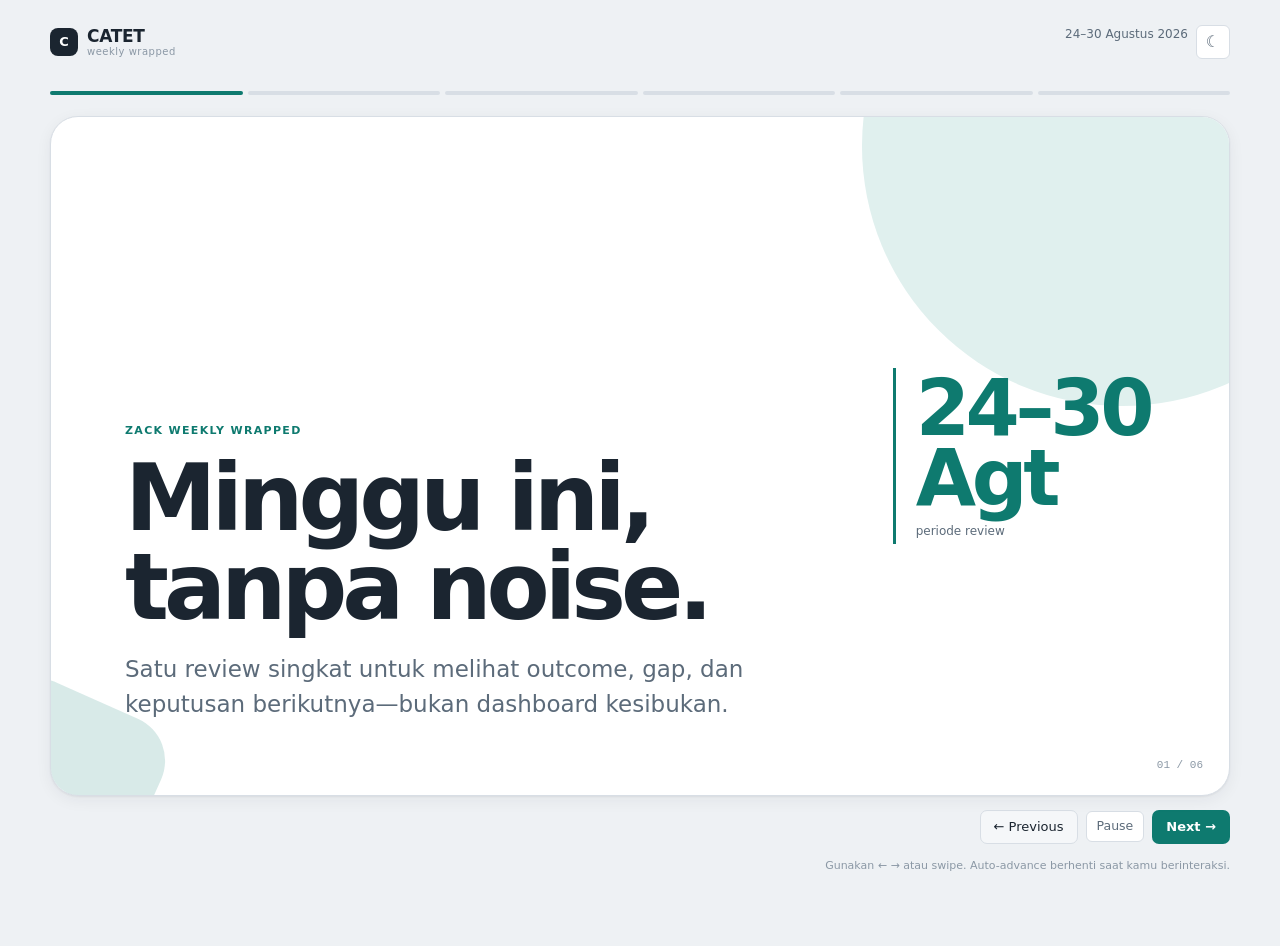
==== weekly-wrapped.html @ 5396ef64 "feat: integrate weekly wrapped slideshow" ====
<!doctype html>
<html lang="id">
<head>
<meta charset="utf-8">
<meta name="viewport" content="width=device-width, initial-scale=1">
<title>Weekly Wrapped — CATET</title>
<meta name="theme-color" content="#147d6f">
<link rel="manifest" href="manifest.webmanifest">
<link rel="icon" type="image/png" href="icon-192.png">
<link rel="apple-touch-icon" href="icon-192.png">
<script src="assets/js/theme.js"></script>
<link rel="stylesheet" href="assets/css/styles.css">
<link rel="stylesheet" href="assets/css/calm-workbench.css">
<link rel="stylesheet" href="assets/css/weekly-wrapped.css">
</head>
<body class="wrapped-body">
<div class="wrapped-app">
  <header class="top wrapped-top">
    <a class="brand wrapped-brand" href="index.html" aria-label="Kembali ke CATET">
      <span class="brand-mark" aria-hidden="true">C</span>
      <span class="brand-copy"><strong>CATET</strong><small>weekly wrapped</small></span>
    </a>
    <div class="top-actions">
      <span class="wrapped-period" id="wrapped-period">Memuat periode…</span>
      <button class="btn-ghost theme-toggle" id="theme-toggle" type="button" aria-label="Gunakan tema gelap" aria-pressed="false">☾</button>
    </div>
  </header>

  <main>
    <section class="wrapped-story" id="wrapped-story" aria-label="Weekly Wrapped slideshow">
      <div class="story-progress" id="story-progress" aria-label="Progress slideshow"></div>
      <article class="story-card" id="story-card" aria-live="polite" tabindex="0">
        <div class="story-copy">
          <span class="story-eyebrow" id="story-eyebrow"></span>
          <h1 id="story-title">Memuat Weekly Wrapped…</h1>
          <p id="story-body"></p>
        </div>
        <div class="story-metric" aria-label="Metric utama">
          <strong id="story-metric"></strong>
          <span id="story-metric-label"></span>
        </div>
        <div class="story-index mono" id="story-index"></div>
      </article>
      <div class="story-controls">
        <button class="btn-line" id="story-prev" type="button">← Previous</button>
        <button class="btn-ghost" id="story-pause" type="button" aria-pressed="false">Pause</button>
        <button class="btn-solid" id="story-next" type="button">Next →</button>
        <button class="btn-solid hidden" id="view-report" type="button">View full report ↓</button>
      </div>
      <p class="story-hint">Gunakan ← → atau swipe. Auto-advance berhenti saat kamu berinteraksi.</p>
    </section>

    <section class="wrapped-report hidden" id="wrapped-report" aria-labelledby="report-title">
      <header class="report-hero">
        <div>
          <span class="section-eyebrow">Full report</span>
          <h1 id="report-title">Evidence before vibes.</h1>
          <p id="report-summary"></p>
        </div>
        <div class="report-score"><strong id="overall-score">—</strong><span>provisional / 5</span></div>
      </header>

      <div class="report-grid report-overview">
        <section class="report-panel">
          <div class="panel-heading"><div><span class="section-eyebrow">Promise vs reality</span><h2>Commitments</h2></div></div>
          <div id="commitment-list"></div>
        </section>
        <section class="report-panel">
          <div class="panel-heading"><div><span class="section-eyebrow">Evidence coverage</span><h2>Scorecard</h2></div></div>
          <div id="scorecard-list"></div>
        </section>
      </div>

      <section class="report-section">
        <div class="panel-heading"><div><span class="section-eyebrow">Fact ≠ inference</span><h2>What actually happened</h2></div><p>Kesimpulan dipisahkan dari observasi. Kritik tanpa evidence tidak naik panggung.</p></div>
        <div class="claim-grid" id="claim-list"></div>
      </section>

      <section class="report-section next-week-section">
        <div class="panel-heading"><div><span class="section-eyebrow">Bounded plan</span><h2>Next week</h2></div><p>Maksimal tiga outcome. Daftar panjang bukan prioritas.</p></div>
        <div class="next-week-grid">
          <ol class="next-outcomes" id="next-outcomes"></ol>
          <aside class="next-guardrails" id="next-guardrails"></aside>
        </div>
      </section>

      <section class="report-section">
        <div class="panel-heading"><div><span class="section-eyebrow">Audit trail</span><h2>Evidence ledger</h2></div><p>Sanitized summary only. Raw payload tidak disimpan di report.</p></div>
        <div class="evidence-list" id="evidence-list"></div>
      </section>

      <footer class="wrapped-footer">
        <button class="btn-line" id="replay-story" type="button">Replay slideshow ↑</button>
        <a class="btn-ghost wrapped-link" href="index.html">Back to CATET</a>
        <span id="report-status"></span>
      </footer>
    </section>

    <section class="wrapped-error hidden" id="wrapped-error" role="alert">
      <h1>Weekly Wrapped gagal dimuat.</h1>
      <p>Data report tidak tersedia atau formatnya invalid. Coba refresh setelah report di-generate ulang.</p>
      <a class="btn-line wrapped-link" href="index.html">Back to CATET</a>
    </section>
  </main>
</div>
<script src="assets/js/weekly-wrapped.js"></script>
</body>
</html>
---- assets/css/styles.css ----
:root {
    --bg: #eef1f4;
    --surface: #ffffff;
    --surface-2: #f5f7f9;
    --ink: #1b2530;
    --ink-muted: #5c6b7a;
    --ink-faint: #8b98a5;
    --line: #d8dee5;
    --accent: #0e7a6f;
    --accent-soft: #e0f0ee;
    --accent-ink: #ffffff;
    --focus-ring: #0e7a6f;
    --p-urgent: #c2362b;
    --p-urgent-soft: #f9e9e7;
    --p-tinggi: #c07514;
    --p-tinggi-soft: #f8efe0;
    --p-sedang: #2563a8;
    --p-sedang-soft: #e6eef7;
    --p-rendah: #6b7885;
    --p-rendah-soft: #edf0f3;
    --late: #c2362b;
    --shadow: 0 1px 2px rgba(27,37,48,.06), 0 4px 16px rgba(27,37,48,.06);
    /* token gerak & radius — dipakai lintas komponen supaya konsisten */
    --ease: cubic-bezier(.2,.6,.2,1);
  }
  @media (prefers-color-scheme: dark) {
    :root {
      --bg: #10161c;
      --surface: #1a222b;
      --surface-2: #212b35;
      --ink: #e5eaf0;
      --ink-muted: #9aa8b5;
      --ink-faint: #6b7885;
      --line: #2d3944;
      --accent: #3ab5a6;
      --accent-soft: #16332f;
      --accent-ink: #08211d;
      --focus-ring: #3ab5a6;
      --p-urgent: #e05d51;
      --p-urgent-soft: #3a1f1c;
      --p-tinggi: #dd9a3e;
      --p-tinggi-soft: #362a17;
      --p-sedang: #5d93cf;
      --p-sedang-soft: #1c2a3a;
      --p-rendah: #8b98a5;
      --p-rendah-soft: #262f38;
      --late: #e05d51;
      --shadow: 0 1px 2px rgba(0,0,0,.3), 0 4px 16px rgba(0,0,0,.25);
    }
  }
  :root[data-theme="light"] {
    --bg: #eef1f4; --surface: #ffffff; --surface-2: #f5f7f9;
    --ink: #1b2530; --ink-muted: #5c6b7a; --ink-faint: #8b98a5; --line: #d8dee5;
    --accent: #0e7a6f; --accent-soft: #e0f0ee; --accent-ink: #ffffff; --focus-ring: #0e7a6f;
    --p-urgent: #c2362b; --p-urgent-soft: #f9e9e7;
    --p-tinggi: #c07514; --p-tinggi-soft: #f8efe0;
    --p-sedang: #2563a8; --p-sedang-soft: #e6eef7;
    --p-rendah: #6b7885; --p-rendah-soft: #edf0f3;
    --late: #c2362b;
    --shadow: 0 1px 2px rgba(27,37,48,.06), 0 4px 16px rgba(27,37,48,.06);
  }
  :root[data-theme="dark"] {
    --bg: #10161c; --surface: #1a222b; --surface-2: #212b35;
    --ink: #e5eaf0; --ink-muted: #9aa8b5; --ink-faint: #6b7885; --line: #2d3944;
    --accent: #3ab5a6; --accent-soft: #16332f; --accent-ink: #08211d; --focus-ring: #3ab5a6;
    --p-urgent: #e05d51; --p-urgent-soft: #3a1f1c;
    --p-tinggi: #dd9a3e; --p-tinggi-soft: #362a17;
    --p-sedang: #5d93cf; --p-sedang-soft: #1c2a3a;
    --p-rendah: #8b98a5; --p-rendah-soft: #262f38;
    --late: #e05d51;
    --shadow: 0 1px 2px rgba(0,0,0,.3), 0 4px 16px rgba(0,0,0,.25);
  }

  * { box-sizing: border-box; }
  html, body { margin: 0; padding: 0; }
  body {
    background: var(--bg);
    color: var(--ink);
    font: 15px/1.5 system-ui, -apple-system, "Segoe UI", Roboto, "Ubuntu", "Cantarell", sans-serif;
    padding: 24px 16px 80px;
    overscroll-behavior-y: none;
    -webkit-text-size-adjust: 100%;
  }
  .mono { font-family: ui-monospace, "SF Mono", "Cascadia Mono", "Ubuntu Mono", Menlo, monospace; font-variant-numeric: tabular-nums; }

  .app { max-width: 720px; margin: 0 auto; display: flex; flex-direction: column; gap: 20px; }

  header.top { display: flex; align-items: baseline; justify-content: space-between; gap: 12px; }
  .brand { display: flex; align-items: baseline; gap: 10px; }
  .brand h1 { font-size: 22px; font-weight: 700; letter-spacing: -0.01em; margin: 0; }
  .brand .tag { font-size: 12.5px; color: var(--ink-muted); }
  .top-actions { display: flex; gap: 8px; }
  /* Layar sempit: tombol header cukup ikonnya saja (label pindah ke title) —
     tanpa ini "🔔 Pengingat aktif" melipat tiga baris dan mendominasi layar. */
  @media (max-width: 560px) {
    .top-actions .btn-label { display: none; }
    .top-actions .btn-ghost { font-size: 16px; padding: 6px 10px; }
    /* Lebih banyak lebar konten + target sentuh lebih besar di HP. */
    body { padding: 16px 12px 72px; }
    .app { gap: 16px; }
    .icon-btn { width: 36px; height: 36px; font-size: 15px; }
    .log-entry .icon-btn { width: 32px; height: 32px; font-size: 13px; }
    .task-actions { gap: 4px; }
    .check { width: 22px; height: 22px; }
    .cap-hint { display: none; } /* pintasan keyboard tak relevan di sentuh */
    #search { flex: 1 1 100%; order: 2; } /* kotak cari full-width di bawah tab */
    /* grid Calendar: sel lebih rapat, chip jadi titik saja (judul di detail) */
    .kal-month { gap: 2px; }
    .kal-cell { min-height: 60px; padding: 3px; }
    .kal-num { width: 20px; height: 20px; font-size: 11px; }
    .kal-cell-evs { flex-direction: row; flex-wrap: wrap; gap: 3px; padding-left: 1px; }
    .kal-ev-text { display: none; }
    .kal-ev-dot { width: 6px; height: 6px; }
    .kal-more { padding-left: 0; font-size: 10px; }
    .kal-bulan-label { font-size: 15px; min-width: 0; }
  }

  button { font: inherit; color: inherit; cursor: pointer; border: none; background: none; }
  button:focus-visible, input:focus-visible, select:focus-visible {
    outline: 2px solid var(--focus-ring); outline-offset: 2px;
  }
  /* Hilangkan jeda tap 300ms + cegah pull-to-refresh tak sengaja di HP. */
  button, input, select, textarea, a, .chip, .tab { touch-action: manipulation; }
  /* Transisi halus + umpan-balik tekan. Dimatikan bila pengguna minta reduce-motion. */
  @media (prefers-reduced-motion: no-preference) {
    .btn-solid, .btn-line, .btn-ghost, .chip, .day-chip, .tab, .icon-btn,
    li.task, .check, a.jira-key, .routine-row, .sprint-menu-item {
      transition: background-color .14s var(--ease), border-color .14s var(--ease),
        color .14s var(--ease), box-shadow .14s var(--ease), transform .1s var(--ease);
    }
    .btn-solid:active, .btn-line:active, .btn-ghost:active,
    .chip:active, .tab:active, .day-chip:active, .icon-btn:active { transform: translateY(1px); }
  }
  .btn-ghost {
    font-size: 12.5px; color: var(--ink-muted);
    padding: 5px 10px; border: 1px solid var(--line); border-radius: 6px; background: var(--surface);
  }
  .btn-ghost:hover { color: var(--ink); border-color: var(--ink-faint); }

  /* ---- Focus card ---- */
  .focus-card {
    background: var(--surface); border: 1px solid var(--line);
    border-left: 4px solid var(--accent);
    border-radius: 10px; box-shadow: var(--shadow);
    padding: 14px 16px;
    display: flex; flex-direction: column; gap: 8px;
  }
  .focus-card .eyebrow {
    font-size: 11px; font-weight: 600; letter-spacing: 0.09em; text-transform: uppercase;
    color: var(--accent);
    display: flex; align-items: center; gap: 8px;
  }
  .focus-card .eyebrow .dot {
    width: 8px; height: 8px; border-radius: 50%; background: var(--accent);
    animation: pulse 2s ease-in-out infinite;
  }
  @keyframes pulse { 0%,100% { opacity: 1; } 50% { opacity: .35; } }
  @media (prefers-reduced-motion: reduce) { .focus-card .eyebrow .dot { animation: none; } }
  .focus-card .focus-text { font-size: 17px; font-weight: 600; text-wrap: balance; }
  .focus-card .focus-meta { font-size: 12.5px; color: var(--ink-muted); }
  .focus-card .focus-actions { display: flex; gap: 8px; flex-wrap: wrap; margin-top: 2px; }
  .focus-card.empty { border-left-color: var(--line); }
  .focus-card.empty .eyebrow { color: var(--ink-faint); }
  .focus-card.empty .focus-text { color: var(--ink-faint); font-weight: 500; font-size: 14.5px; }

  /* ---- Snapshot prioritas harian dari scheduler ---- */
  .daily-priority {
    background: color-mix(in srgb, var(--accent) 7%, var(--surface));
    border: 1px solid color-mix(in srgb, var(--accent) 28%, var(--line));
    border-radius: 10px; padding: 12px 16px;
    display: flex; flex-wrap: wrap; align-items: baseline; gap: 6px 12px;
  }
  .daily-priority > .mono { color: var(--ink-muted); font-size: 12px; }
  .daily-priority-list {
    flex-basis: 100%; margin: 2px 0 0; padding-left: 22px;
    color: var(--ink-muted); font-size: 13px; line-height: 1.55;
  }
  .daily-priority-list li { padding-left: 2px; }

  /* ---- Tumpukan interupsi (di bawah kartu fokus) ---- */
  .focus-stack {
    margin-top: 4px; padding-top: 10px; border-top: 1px dashed var(--line);
    display: flex; flex-direction: column; gap: 7px;
  }
  .focus-stack .stack-label {
    font-size: 11px; font-weight: 600; letter-spacing: 0.09em; text-transform: uppercase;
    color: var(--ink-faint);
  }
  .stack-row { display: flex; flex-wrap: wrap; align-items: center; gap: 4px 8px; }
  .stack-row .stack-text {
    flex: 1 1 auto; min-width: min(18ch, 100%); overflow-wrap: break-word;
    font-size: 14px; font-weight: 500; color: var(--ink-muted);
  }
  .stack-row .stack-meta { font-size: 11.5px; color: var(--ink-faint); white-space: nowrap; margin-left: auto; }

  .btn-solid {
    background: var(--accent); color: var(--accent-ink);
    font-size: 13px; font-weight: 600; padding: 7px 14px; border-radius: 7px;
  }
  .btn-solid:hover { filter: brightness(1.08); }
  .btn-line {
    font-size: 13px; font-weight: 500; padding: 6px 13px;
    border: 1px solid var(--line); border-radius: 7px; background: var(--surface-2); color: var(--ink);
  }
  .btn-line:hover { border-color: var(--ink-faint); }

  /* ---- Capture bar ---- */
  .capture {
    background: var(--surface); border: 1px solid var(--line); border-radius: 10px;
    box-shadow: var(--shadow); padding: 12px;
    display: flex; flex-direction: column; gap: 10px;
  }
  .capture-row1 { display: flex; gap: 8px; }
  .capture input[type="text"] {
    flex: 1; font: inherit; color: var(--ink); background: var(--surface-2);
    border: 1px solid var(--line); border-radius: 7px; padding: 9px 12px; min-width: 0;
  }
  .capture input[type="text"]::placeholder { color: var(--ink-faint); }
  .capture-row2 { display: flex; gap: 14px; flex-wrap: wrap; align-items: center; }
  .cap-group { display: flex; align-items: center; gap: 6px; flex-wrap: wrap; }
  .cap-label { font-size: 11px; font-weight: 600; letter-spacing: 0.08em; text-transform: uppercase; color: var(--ink-faint); margin-right: 2px; }
  .chip {
    font-size: 12.5px; font-weight: 500; padding: 4px 11px;
    border: 1px solid var(--line); border-radius: 999px; background: var(--surface); color: var(--ink-muted);
  }
  .chip:hover { border-color: var(--ink-faint); color: var(--ink); }
  .chip[aria-pressed="true"] { font-weight: 600; }
  .chip.pr-urgent[aria-pressed="true"] { background: var(--p-urgent-soft); border-color: var(--p-urgent); color: var(--p-urgent); }
  .chip.pr-tinggi[aria-pressed="true"] { background: var(--p-tinggi-soft); border-color: var(--p-tinggi); color: var(--p-tinggi); }
  .chip.pr-sedang[aria-pressed="true"] { background: var(--p-sedang-soft); border-color: var(--p-sedang); color: var(--p-sedang); }
  .chip.pr-rendah[aria-pressed="true"] { background: var(--p-rendah-soft); border-color: var(--p-rendah); color: var(--p-rendah); }
  .chip.time[aria-pressed="true"] { background: var(--accent-soft); border-color: var(--accent); color: var(--accent); }
  .capture input[type="datetime-local"] {
    font: inherit; font-size: 12.5px; color: var(--ink-muted);
    background: var(--surface); border: 1px solid var(--line); border-radius: 999px; padding: 3px 10px;
  }
  .cap-hint { font-size: 11.5px; color: var(--ink-faint); margin-left: auto; }
  .capture-row3 {
    display: flex; gap: 14px; flex-wrap: wrap; align-items: center;
    border-top: 1px dashed var(--line); padding-top: 10px;
  }
  .chip.sc[aria-pressed="true"], #score-toggle[aria-pressed="true"] {
    background: var(--accent-soft); border-color: var(--accent); color: var(--accent); font-weight: 600;
  }
  .score-verdict { flex-basis: 100%; font-size: 12.5px; color: var(--ink-muted); }
  .score-verdict strong { color: var(--accent); }
  .effort-badge {
    font-size: 11px; font-weight: 600; padding: 1px 8px; border-radius: 999px;
    background: var(--surface-2); border: 1px solid var(--line); color: var(--ink-muted);
  }
  .effort-badge.sprint-mepet { border-color: var(--p-urgent); color: var(--p-urgent); background: var(--p-urgent-soft); }
  /* status tiket dev untuk tiket QA (bisa berupa <a> → buka tiket dev di Jira) */
  .effort-badge.dep-ready { border-color: var(--accent); color: var(--accent); background: var(--accent-soft); }
  .effort-badge.dep-wait { color: var(--ink-faint); }
  .effort-badge.dep-warning { border-color: color-mix(in srgb, var(--p-urgent) 45%, var(--line)); color: var(--p-urgent); background: transparent; }
  .pairing-sprint-review { display: grid; gap: 8px; padding: 0 10px 10px; }
  .pairing-sprint-count { padding: 2px 7px; border-radius: 999px; border: 1px solid color-mix(in srgb, var(--p-urgent) 40%, var(--line));
    color: var(--p-urgent); font-size: 10px; font-weight: 700; white-space: nowrap; }
  .sprint-prd-count {
    padding: 2px 7px; border-radius: 999px; border: 1px solid color-mix(in srgb, var(--accent) 45%, var(--line));
    color: var(--accent); background: var(--accent-soft); font-size: 10px; font-weight: 700; white-space: nowrap;
  }
  .sprint-prd-panel {
    margin: 0 10px 10px; padding: 12px; display: grid; gap: 10px;
    border: 1px solid var(--line); border-radius: 10px; background: var(--surface);
  }
  .sprint-prd-head { display: flex; align-items: flex-start; justify-content: space-between; gap: 12px; }
  .sprint-prd-head > div { display: grid; gap: 2px; min-width: 0; }
  .sprint-prd-head .cap-hint { display: block; line-height: 1.4; }
  .sprint-prd-list { display: grid; gap: 6px; }
  .sprint-prd-item {
    min-height: 38px; padding: 3px 4px 3px 9px; display: flex; align-items: center; gap: 8px;
    border: 1px solid var(--line); border-radius: 8px; background: var(--surface-2);
  }
  .sprint-prd-link {
    flex: 1; min-width: 0; display: flex; align-items: center; gap: 8px;
    color: var(--ink); font-size: 12.5px; font-weight: 600; text-decoration: none;
  }
  .sprint-prd-link span:last-child { overflow: hidden; text-overflow: ellipsis; white-space: nowrap; }
  .sprint-prd-link:hover { color: var(--accent); text-decoration: underline; text-underline-offset: 2px; }
  .sprint-prd-icon { color: var(--accent); }
  .sprint-prd-empty { margin: 0; color: var(--ink-faint); font-size: 12px; }
  .sprint-prd-form { display: grid; grid-template-columns: minmax(130px, .8fr) minmax(180px, 1.3fr) auto; gap: 8px; align-items: center; }
  .sprint-prd-form input {
    min-width: 0; font: inherit; font-size: 12.5px; color: var(--ink); background: var(--surface-2);
    border: 1px solid var(--line); border-radius: 7px; padding: 8px 10px;
  }
  .sprint-prd-form input[aria-invalid="true"] { border-color: var(--p-urgent); }
  .sprint-prd-error { grid-column: 1 / -1; min-height: 1em; color: var(--p-urgent); font-size: 11.5px; }
  @media (max-width: 560px) {
    .sprint-prd-head .cap-hint { display: block; }
    .sprint-prd-head { align-items: center; }
    .sprint-prd-form { grid-template-columns: 1fr; }
    .sprint-prd-form .btn-solid { width: 100%; }
    .sprint-prd-error { grid-column: 1; }
  }
  .pairing-card { overflow: hidden; border: 1px solid var(--line); border-radius: 10px; background: var(--surface); }
  .pairing-card-label { padding: 8px 12px; border-bottom: 1px solid var(--line); color: var(--ink-muted);
    background: var(--surface-2); font-size: 11px; font-weight: 700; letter-spacing: .02em; }
  .pairing-ticket { display: grid; gap: 7px; padding: 10px 12px; border-top: 1px solid var(--line); }
  .pairing-ticket:first-child, .pairing-card-label + .pairing-ticket { border-top: 0; }
  .pairing-ticket-main { display: flex; flex-wrap: wrap; align-items: center; gap: 7px 9px; min-width: 0; }
  .pairing-ticket-title { flex: 1 1 35ch; min-width: min(24ch, 100%); color: var(--ink-muted);
    font-size: 12.5px; line-height: 1.45; overflow-wrap: anywhere; }
  .dep-review { display: flex; flex-wrap: wrap; gap: 6px; align-items: center; padding-left: 0; }
  .dep-review-label { font-size: 11px; font-weight: 700; color: var(--ink-muted); margin-right: 2px; }
  .dep-candidate { display: inline-flex; align-items: center; gap: 6px; }
  .dep-upload { padding-block: 4px; }
  .dep-upload.uploaded { background: var(--accent-soft); border-color: var(--accent); color: var(--accent); }
  .dep-score { min-width: 20px; padding: 0 4px; border-radius: 999px; background: var(--surface-2);
    color: var(--ink-faint); font-size: 10px; text-align: center; }
  .pairing-audit { border: 1px solid var(--line); border-radius: 10px; background: var(--surface); }
  .pairing-audit > summary { cursor: pointer; list-style: none; padding: 10px 12px; color: var(--ink-muted);
    font-size: 12px; font-weight: 600; user-select: none; }
  .pairing-audit > summary::-webkit-details-marker { display: none; }
  .pairing-audit > summary::before { content: "›"; display: inline-block; margin-right: 8px; color: var(--ink-faint); transition: transform .15s ease; }
  .pairing-audit[open] > summary::before { transform: rotate(90deg); }
  .pairing-audit-list { border-top: 1px solid var(--line); max-height: 360px; overflow: auto; }
  @media (max-width: 620px) {
    .pairing-sprint-review { padding-inline: 4px; }
  }
  a.effort-badge { text-decoration: none; }
  a.effort-badge:hover { text-decoration: underline; text-underline-offset: 2px; border-color: currentColor; }
  /* kotak kode akses baru hasil signup — ditampilkan sekali */
  .kode-baru { margin-top: 10px; padding: 10px 12px; border: 1px solid var(--accent);
    border-radius: 8px; background: var(--accent-soft); }
  .kode-baru-val { font-family: ui-monospace, Menlo, monospace; font-size: 15px; font-weight: 700;
    color: var(--accent); letter-spacing: .04em; align-self: center; user-select: all; }
  .pr-tag { font-size: 11px; font-weight: 700; }
  .pr-tag.pr-urgent { color: var(--p-urgent); }
  .pr-tag.pr-tinggi { color: var(--p-tinggi); }
  .pr-tag.pr-sedang { color: var(--p-sedang); }
  .pr-tag.pr-rendah { color: var(--p-rendah); }
  .section.s-today h2 { color: var(--accent); }
  details.s-nanti summary { padding: 4px 0; }
  .cap-hint kbd {
    font-family: inherit; font-size: 10.5px; border: 1px solid var(--line); border-bottom-width: 2px;
    border-radius: 4px; padding: 0 5px; background: var(--surface-2);
  }

  /* ---- Sections ---- */
  .section { display: flex; flex-direction: column; gap: 8px; }
  .section-head { display: flex; align-items: baseline; gap: 8px; }
  .section-head h2 {
    font-size: 11.5px; font-weight: 700; letter-spacing: 0.1em; text-transform: uppercase; margin: 0;
  }
  .section-head .count { font-size: 11.5px; color: var(--ink-faint); }
  .section.s-urgent h2 { color: var(--p-urgent); }
  .section.s-tinggi h2 { color: var(--p-tinggi); }
  .section.s-sedang h2 { color: var(--p-sedang); }
  .section.s-rendah h2 { color: var(--p-rendah); }
  .section.s-selesai h2 { color: var(--ink-faint); }

  ul.tasks { list-style: none; margin: 0; padding: 0; display: flex; flex-direction: column; gap: 6px; }
  li.task {
    background: var(--surface); border: 1px solid var(--line); border-radius: 8px;
    display: flex; align-items: flex-start; gap: 10px; padding: 10px 12px 10px 9px;
    border-left-width: 4px;
  }
  li.task.p-urgent { border-left-color: var(--p-urgent); }
  li.task.p-tinggi { border-left-color: var(--p-tinggi); }
  li.task.p-sedang { border-left-color: var(--p-sedang); }
  li.task.p-rendah { border-left-color: var(--p-rendah); }
  li.task:hover { border-color: var(--ink-faint); box-shadow: var(--shadow); }
  li.task.done { opacity: .6; border-left-color: var(--line); }
  li.task.done:hover { box-shadow: none; }
  li.task.done .task-text { text-decoration: line-through; }

  .check {
    width: 19px; height: 19px; flex: none; margin-top: 2px;
    border: 1.5px solid var(--ink-faint); border-radius: 5px; background: var(--surface);
    display: grid; place-items: center; font-size: 12px; line-height: 1; color: transparent;
  }
  .check:hover { border-color: var(--accent); color: var(--accent); }
  li.task.done .check { background: var(--accent); border-color: var(--accent); color: var(--accent-ink); }

  .task-body { flex: 1; min-width: 0; display: flex; flex-direction: column; gap: 3px; }
  .task-text { overflow-wrap: break-word; }
  .task-text[contenteditable="true"] { outline: 1px dashed var(--accent); border-radius: 3px; padding: 0 3px; }
  .task-meta { display: flex; gap: 8px; flex-wrap: wrap; align-items: center; font-size: 11.5px; color: var(--ink-faint); }
  .due-badge {
    font-size: 11px; font-weight: 600; padding: 1px 8px; border-radius: 999px;
    background: var(--accent-soft); color: var(--accent);
  }
  .due-badge.late { background: var(--p-urgent-soft); color: var(--late); }

  .task-actions { display: flex; gap: 3px; flex: none; }
  .icon-btn {
    width: 30px; height: 30px; border-radius: 7px; display: grid; place-items: center;
    color: var(--ink-faint); font-size: 14px;
  }
  .icon-btn:hover { background: var(--surface-2); color: var(--ink); }
  .icon-btn.danger:hover { color: var(--late); }
  .icon-btn.in-sprint { color: var(--accent); background: var(--accent-soft); }

  li.task.editing { flex-wrap: wrap; }
  .task-editor {
    /* flex:0 0 100% — tak boleh menyusut, jadi selalu turun ke baris sendiri
       (bukan berdesakan di samping teks tugas di layar sempit). */
    flex: 0 0 100%; min-width: 0; margin-top: 10px; padding-top: 10px;
    border-top: 1px dashed var(--line);
    display: flex; flex-direction: column; gap: 10px;
  }
  .task-editor .cap-group { display: flex; align-items: center; gap: 6px 8px; flex-wrap: wrap; }
  .task-editor .cap-label { flex: 0 0 auto; }
  .task-editor input[type="datetime-local"] {
    font: inherit; font-size: 12.5px; color: var(--ink-muted);
    background: var(--surface); border: 1px solid var(--line); border-radius: 999px; padding: 3px 10px;
  }
  .task-editor .btn-line { align-self: flex-start; }
  .task-editor input[type="text"], .task-editor input[type="date"] {
    flex: 1 1 180px; min-width: 0; font: inherit; font-size: 13px; color: var(--ink);
    background: var(--surface); border: 1px solid var(--line); border-radius: 7px; padding: 6px 10px;
  }
  ul.sprint-tasks { list-style: none; margin: 0; padding: 0; display: flex; flex-direction: column; gap: 2px; }
  ul.sprint-tasks li { display: flex; align-items: center; gap: 8px; font-size: 13px; padding: 2px 0; }
  .sprint-task-dot { width: 8px; height: 8px; border-radius: 50%; flex: none; }
  .sprint-task-dot.p-urgent { background: var(--p-urgent); }
  .sprint-task-dot.p-tinggi { background: var(--p-tinggi); }
  .sprint-task-dot.p-sedang { background: var(--p-sedang); }
  .sprint-task-dot.p-rendah { background: var(--p-rendah); }
  .sprint-task-text { flex: 1; min-width: 0; overflow-wrap: break-word; }
  .sprint-task-text.done { text-decoration: line-through; color: var(--ink-faint); }
  .sprint-run { flex: none; padding: 3px 9px; font-size: 12px; white-space: nowrap; }

  /* ---- Menu popup pilih sprint ---- */
  .sprint-menu {
    position: fixed; z-index: 60; min-width: 180px; max-width: min(280px, 90vw);
    background: var(--surface); border: 1px solid var(--line); border-radius: 8px;
    box-shadow: var(--shadow); padding: 4px; display: flex; flex-direction: column; gap: 2px;
  }
  .sprint-menu-item {
    display: flex; align-items: center; gap: 8px; text-align: left;
    font-size: 13px; color: var(--ink); padding: 7px 9px; border-radius: 6px; background: none;
  }
  .sprint-menu-item:hover { background: var(--surface-2); }
  .sprint-menu-item.aktif { color: var(--accent); font-weight: 600; }
  .sprint-menu-item.danger { color: var(--ink-muted); }
  .sprint-menu-item.danger:hover { color: var(--late); }
  .sprint-menu-tick { width: 12px; flex: none; color: var(--accent); }
  /* Varian menu topik BAU: daftar panjang → area ber-scroll + kolom cari.
     Tinggi dibatasi supaya menu selalu muat di layar; reset tetap di bawah. */
  .bau-menu { max-width: min(320px, 92vw); }
  .bau-menu .bau-menu-cari {
    margin: 2px; padding: 6px 9px; font-size: 13px;
    border: 1px solid var(--line); border-radius: 6px;
    background: var(--surface-2); color: var(--ink);
  }
  .bau-menu .bau-menu-list {
    overflow-y: auto; max-height: min(45vh, 320px);
    display: flex; flex-direction: column; gap: 2px;
    overscroll-behavior: contain;
  }
  .bau-menu .bau-menu-kosong { font-size: 12.5px; color: var(--ink-faint); padding: 8px 9px; }

  .empty-note {
    font-size: 13px; color: var(--ink-faint); background: var(--surface-2);
    border: 1px dashed var(--line); border-radius: 8px; padding: 10px 14px;
  }

  details.done-wrap summary {
    cursor: pointer; font-size: 11.5px; font-weight: 700; letter-spacing: 0.1em;
    text-transform: uppercase; color: var(--ink-faint); user-select: none;
    display: flex; align-items: baseline; gap: 8px; list-style: none;
  }
  details.done-wrap summary::before { content: "▸"; font-size: 10px; }
  details.done-wrap[open] summary::before { content: "▾"; }
  details.done-wrap summary::-webkit-details-marker { display: none; }
  details.done-wrap ul.tasks { margin-top: 8px; }
  .clear-done { font-size: 11.5px; color: var(--ink-faint); text-decoration: underline; text-underline-offset: 2px; }
  .clear-done:hover { color: var(--late); }

  footer.foot { text-align: center; font-size: 11.5px; color: var(--ink-faint); }

  /* ---- Daily routines ---- */
  .routine-card {
    background: var(--surface); border: 1px solid var(--line); border-radius: 8px;
    padding: 3px 12px;
  }
  .routine-row { display: flex; align-items: center; gap: 10px; padding: 8px 0; border-top: 1px dashed var(--line); }
  .routine-row:first-child { border-top: none; }
  .routine-row .check { margin-top: 0; }
  .routine-row.done .r-text { text-decoration: line-through; color: var(--ink-faint); }
  .r-text { flex: 1; min-width: 0; overflow-wrap: break-word; }
  .section.s-rutin h2 { color: var(--accent); }
  details.routine-manage summary {
    cursor: pointer; font-size: 11.5px; color: var(--ink-faint); user-select: none;
    text-decoration: underline; text-underline-offset: 2px; list-style: none; width: max-content;
  }
  details.routine-manage summary::-webkit-details-marker { display: none; }
  .routine-editor {
    margin-top: 8px; background: var(--surface-2); border: 1px dashed var(--line); border-radius: 8px;
    padding: 10px 12px; display: flex; flex-direction: column; gap: 10px;
  }
  .routine-form { display: flex; gap: 8px; flex-wrap: wrap; align-items: center; }
  .routine-form input[type="text"] {
    flex: 1; min-width: 160px; font: inherit; color: var(--ink); background: var(--surface);
    border: 1px solid var(--line); border-radius: 7px; padding: 7px 10px;
  }
  .routine-form input[type="time"] {
    font: inherit; font-size: 12.5px; color: var(--ink-muted);
    background: var(--surface); border: 1px solid var(--line); border-radius: 7px; padding: 5px 8px;
  }
  .day-chips { display: flex; gap: 4px; flex-wrap: wrap; }
  .day-chip {
    font-size: 11.5px; font-weight: 600; padding: 3px 8px;
    border: 1px solid var(--line); border-radius: 999px; background: var(--surface); color: var(--ink-faint);
  }
  .day-chip[aria-pressed="true"] { background: var(--accent-soft); border-color: var(--accent); color: var(--accent); }
  .routine-list { list-style: none; margin: 0; padding: 0; display: flex; flex-direction: column; gap: 2px; }
  .routine-list li { display: flex; align-items: center; gap: 8px; font-size: 13px; padding: 3px 0; }
  .routine-list .r-days { font-size: 11px; color: var(--ink-faint); }

  /* ---- Jira inbox ---- */
  .section.s-jira h2 { color: var(--p-sedang); }
  /* flex-wrap + min-width pada kolom teks: di layar sempit badge/tombol turun
     ke baris berikutnya, BUKAN menggencet teks sampai satu huruf per baris. */
  .jira-row { display: flex; flex-wrap: wrap; align-items: center; gap: 6px 10px; padding: 8px 0; border-top: 1px dashed var(--line); }
  .jira-row:first-child { border-top: none; }
  .jira-summary { flex: 1 1 auto; min-width: min(24ch, 100%); overflow-wrap: break-word; }
  .jira-row .due-badge { flex: none; white-space: nowrap; }
  .jira-status { font-size: 11px; color: var(--ink-faint); flex: none; }
  a.jira-key {
    font-family: ui-monospace, "SF Mono", "Cascadia Mono", "Ubuntu Mono", Menlo, monospace;
    font-size: 12px; font-weight: 600; color: var(--p-sedang);
    text-decoration: none; border: 1px solid var(--line); border-radius: 5px;
    padding: 1px 6px; flex: none;
  }
  a.jira-key:hover { border-color: var(--p-sedang); text-decoration: underline; text-underline-offset: 2px; }
  span.jira-key { font-family: ui-monospace, Menlo, monospace; font-size: 12px; font-weight: 600; flex: none; }
  .task-text a, .log-text a, .focus-text a {
    color: var(--p-sedang); text-decoration: underline; text-underline-offset: 2px;
  }
  .jira-import textarea {
    width: 100%; min-height: 90px; resize: vertical; font: 12.5px/1.5 ui-monospace, Menlo, monospace;
    color: var(--ink); background: var(--surface); border: 1px solid var(--line); border-radius: 7px; padding: 8px 10px;
  }
  .jira-import input[type="url"], .jira-import input[type="password"] {
    flex: 1; min-width: 200px; font: inherit; font-size: 12.5px; color: var(--ink);
    background: var(--surface); border: 1px solid var(--line); border-radius: 7px; padding: 6px 10px;
  }
  .jira-import input[type="password"] { flex: 0 1 180px; min-width: 120px; }

  /* Sebelum sign in hanya panel Account dan placeholder kosong yang tampil. */
  body.signed-out .focus-card,
  body.signed-out .capture,
  body.signed-out #daily-priority,
  body.signed-out #search,
  body.signed-out #settingsview > section { display: none; }
  .auth-empty { margin-top: 24px; }

  /* ---- View tabs ---- */
  /* Sticky: tab + kotak cari selalu terjangkau walau daftar tugas panjang. */
  .tabs-row {
    display: flex; gap: 10px; align-items: center; justify-content: space-between; flex-wrap: wrap;
    position: sticky; top: 0; z-index: 20; background: var(--bg); padding: 8px 0;
  }
  #search {
    font: inherit; font-size: 13px; color: var(--ink);
    background: var(--surface); border: 1px solid var(--line); border-radius: 999px;
    padding: 7px 14px; flex: 0 1 240px; min-width: 150px;
  }
  #search::placeholder { color: var(--ink-faint); }
  #search:focus-visible { outline: 2px solid var(--focus-ring); outline-offset: 1px; }
  .tabs {
    display: flex; gap: 4px; width: max-content;
    background: var(--surface-2); border: 1px solid var(--line); border-radius: 9px; padding: 4px;
  }
  .tab { font-size: 13px; font-weight: 600; padding: 6px 16px; border-radius: 6px; color: var(--ink-muted); }
  .tab:hover { color: var(--ink); }
  .tab[aria-selected="true"] { background: var(--surface); color: var(--ink); box-shadow: var(--shadow); }
  .hidden { display: none !important; }

  /* ---- Work log ---- */
  .log-day {
    background: var(--surface); border: 1px solid var(--line); border-radius: 10px;
    padding: 12px 14px; display: flex; flex-direction: column; gap: 6px; margin-bottom: 14px;
  }
  .log-day-head { display: flex; align-items: baseline; gap: 10px; flex-wrap: wrap; }
  .log-day-head h3 { font-size: 14px; font-weight: 700; margin: 0; }
  .log-day-head .log-sum { font-size: 11.5px; color: var(--ink-faint); }
  .log-day-head .btn-ghost { margin-left: auto; }
  ul.log-entries { list-style: none; margin: 0; padding: 0; }
  .log-entry {
    /* flex-wrap + min-width teks: badge (fokus/✓ Jira) turun baris di layar
       sempit, bukan mematahkan teks log per suku kata. */
    display: flex; flex-wrap: wrap; gap: 4px 10px; align-items: baseline; padding: 7px 0;
    border-top: 1px dashed var(--line);
  }
  .log-entry:first-child { border-top: none; }
  .log-time { font-size: 12px; color: var(--ink-faint); flex: none; }
  .log-dot { width: 8px; height: 8px; border-radius: 50%; flex: none; align-self: center; }
  .log-dot.p-urgent { background: var(--p-urgent); }
  .log-dot.p-tinggi { background: var(--p-tinggi); }
  .log-dot.p-sedang { background: var(--p-sedang); }
  .log-dot.p-rendah { background: var(--p-rendah); }
  .log-dot.p-rutin { background: var(--accent); }
  .log-dot.p-sprint { background: var(--p-tinggi); }
  .log-text { flex: 1 1 auto; min-width: min(18ch, 100%); overflow-wrap: break-word; font-size: 14px; }
  .log-mins {
    font-size: 11px; font-weight: 600; padding: 1px 8px; border-radius: 999px;
    background: var(--accent-soft); color: var(--accent); flex: none;
  }
  .log-entry .icon-btn { width: 24px; height: 24px; font-size: 12px; align-self: center; }
  /* input inline pengganti badge menit saat durasi sedang diedit */
  .log-mins-input { width: 5.5em; font-size: 12px; padding: 1px 6px; }

  /* Today's meetings (Google Calendar) */
  .cal-row { display: flex; align-items: baseline; gap: 10px; padding: 6px 0; border-top: 1px dashed var(--line); }
  .cal-row:first-child { border-top: none; }
  .cal-row.lewat { opacity: .45; }
  .cal-row.lewat .cal-time { color: var(--ink-faint); font-weight: 500; }
  .cal-time { font-size: 12px; color: var(--accent); font-weight: 600; flex: none; white-space: nowrap; }
  .cal-text { flex: 1 1 auto; min-width: min(14ch, 100%); overflow-wrap: break-word; font-size: 14px; }
  .cal-loc { font-size: 11.5px; color: var(--ink-faint); flex: none; }
  .cal-empty { font-size: 13px; color: var(--ink-faint); padding: 6px 0; }
  /* dipakai panel detail hari terpilih di grid Calendar */
  .cal-day-head { display: flex; align-items: baseline; gap: 10px; margin: 0 2px 6px; }
  .cal-day-head h3 { font-size: 14px; font-weight: 700; margin: 0; }
  /* meeting yang sudah lewat: dilipat, ringkas, tak memenuhi layar */
  .cal-past { border-top: 1px dashed var(--line); }
  .cal-past > summary {
    cursor: pointer; list-style: none; user-select: none;
    font-size: 12px; color: var(--ink-faint); padding: 7px 0;
    display: flex; align-items: center; gap: 6px;
  }
  .cal-past > summary::-webkit-details-marker { display: none; }
  .cal-past > summary::before { content: "▸"; font-size: 10px; }
  .cal-past[open] > summary::before { content: "▾"; }
  .cal-past > summary:hover { color: var(--ink-muted); }
  .cal-past-list .cal-row:first-child { border-top: none; }

  /* ---- tab Calendar: grid bulanan ---- */
  .kal-topbar { display: flex; align-items: center; gap: 8px; margin: 0 2px 12px; }
  .kal-bulan-label { font-size: 16px; font-weight: 700; margin: 0; min-width: 8.5em; }
  .kal-topbar .btn-line { margin-left: auto; }
  .kal-month {
    display: grid; grid-template-columns: repeat(7, 1fr); gap: 4px;
    background: var(--line); border: 1px solid var(--line);
    border-radius: 12px; overflow: hidden; padding: 1px;
  }
  .kal-month > .kal-dow {
    background: var(--surface-2); padding: 6px 0; font-size: 10.5px;
  }
  .kal-cell {
    background: var(--surface); min-height: 96px; padding: 4px 5px 5px;
    display: flex; flex-direction: column; gap: 2px; cursor: pointer;
    overflow: hidden; transition: background var(--dur-fast) var(--ease);
  }
  .kal-cell:hover { background: var(--surface-2); }
  .kal-cell.luar { opacity: .4; }
  .kal-cell.pilih { box-shadow: inset 0 0 0 2px var(--accent); }
  .kal-num {
    font-size: 12px; font-weight: 600; color: var(--ink-muted);
    width: 22px; height: 22px; display: grid; place-items: center; border-radius: 50%;
    flex: none;
  }
  .kal-cell.ini .kal-num { background: var(--accent); color: var(--accent-ink); }
  .kal-cell-evs { display: flex; flex-direction: column; gap: 2px; min-width: 0; }
  .kal-ev {
    display: flex; align-items: center; gap: 4px; min-width: 0;
    font-size: 11px; line-height: 1.35;
  }
  .kal-ev-dot { width: 5px; height: 5px; border-radius: 50%; background: var(--accent); flex: none; }
  .kal-ev-text { overflow: hidden; text-overflow: ellipsis; white-space: nowrap; }
  .kal-ev.lewat { opacity: .5; }
  .kal-more { font-size: 10.5px; font-weight: 600; color: var(--ink-faint); padding-left: 9px; }
  .kal-detail { margin-top: 18px; }

  /* filter tanggal tab Log kerja */
  .log-filter { margin: 0 2px 10px; }

  /* kalender pilih rentang (popup di atas .sprint-menu) */
  .kal { padding: 10px; }
  .kal-head { display: flex; align-items: center; justify-content: space-between; gap: 6px; }
  .kal-head .kal-bulan { font-weight: 600; font-size: 13px; }
  .kal-grid { display: grid; grid-template-columns: repeat(7, 34px); gap: 2px; margin-top: 6px; }
  .kal-dow { font-size: 10px; font-weight: 600; color: var(--ink-faint); text-align: center; text-transform: uppercase; }
  .kal-hari {
    height: 32px; border-radius: 7px; font-size: 12.5px;
    display: grid; place-items: center; position: relative; color: var(--ink);
  }
  .kal-hari:hover { background: var(--surface-2); }
  .kal-hari.hari-ini { box-shadow: inset 0 0 0 1px var(--accent); }
  .kal-hari.pilih { background: var(--accent); color: var(--accent-ink); font-weight: 700; }
  .kal-hari.ada::after {
    content: ""; position: absolute; bottom: 3px; width: 4px; height: 4px;
    border-radius: 50%; background: var(--accent);
  }
  .kal-hari.pilih.ada::after { background: var(--accent-ink); }
  .kal-hint { font-size: 11.5px; color: var(--ink-muted); margin-top: 8px; max-width: 250px; }

  /* laporan jam ter-log di Jira per tanggal */
  .log-jira-bar { display: flex; align-items: center; gap: 10px; margin: 0 2px 12px; }
  .jira-jam {
    font-size: 11px; font-weight: 600; padding: 1px 8px; border-radius: 999px;
    background: var(--accent-soft); color: var(--accent); white-space: nowrap;
  }
  .jira-jam.kurang { background: var(--p-urgent-soft); color: var(--late); }
  /* grup bulan tiket Jira — bisa dilipat */
  details.bulan-wrap { margin-top: 10px; }
  details.bulan-wrap:first-of-type { margin-top: 2px; }
  summary.bulan-label {
    font-size: 11px; font-weight: 600; letter-spacing: 0.09em; text-transform: uppercase;
    color: var(--ink-faint); margin: 0 2px 6px; cursor: pointer; user-select: none;
    display: flex; align-items: center; gap: 6px;
  }
  summary.bulan-label:hover { color: var(--ink-muted); }
  summary.bulan-label::before { content: "▸"; font-size: 10px; }
  details.bulan-wrap[open] summary.bulan-label::before { content: "▾"; }
  summary.bulan-label::-webkit-details-marker { display: none; }

  /* baris log asal Jira: titik hampa + teks sedikit redup */
  .log-dot.p-jira { background: transparent; border: 2px solid var(--accent); }
  .log-entry.jira-asli .log-text { color: var(--ink-muted); }

  /* ---- Banner pengingat (menempel di atas layar) ----
     Fixed di atas → tetap terlihat saat scroll & pindah tab; persist sampai
     ditutup manual. Container mengabaikan klik; hanya banner yang menangkap. */
  .toasts {
    position: fixed; top: 0; left: 0; right: 0; z-index: 60;
    display: flex; flex-direction: column; align-items: center; gap: 8px;
    padding: 10px 12px; pointer-events: none;
  }
  .toast {
    pointer-events: auto;
    width: min(560px, calc(100vw - 24px));
    background: var(--surface); color: var(--ink);
    border: 1px solid var(--line); border-left: 4px solid var(--p-urgent);
    border-radius: 10px; box-shadow: var(--shadow);
    padding: 11px 12px 11px 14px; cursor: pointer;
    display: flex; align-items: center; gap: 12px;
  }
  .toast-main { flex: 1 1 auto; min-width: 0; display: flex; flex-direction: column; gap: 2px; }
  .toast .toast-title {
    font-size: 11px; font-weight: 700; letter-spacing: 0.08em; text-transform: uppercase;
    color: var(--p-urgent);
  }
  .toast .toast-body { font-size: 13.5px; overflow-wrap: break-word; }
  .toast-close {
    flex: none; width: 26px; height: 26px; border-radius: 7px;
    color: var(--ink-faint); font-size: 13px; line-height: 1;
    display: grid; place-items: center;
  }
  .toast-close:hover { background: var(--surface-2); color: var(--ink); }
  @media (prefers-reduced-motion: no-preference) {
    .toast { animation: toast-in .2s ease-out; }
    @keyframes toast-in { from { transform: translateY(-10px); opacity: 0; } to { transform: none; opacity: 1; } }
  }
---- assets/css/calm-workbench.css ----
/* Calm Workbench visual layer — hierarchy-first, no external assets. */
:root {
  --bg: #f4f5f2; --surface: #fff; --surface-2: #f8f8f6;
  --ink: #1e2522; --ink-muted: #68726d; --ink-faint: #929b96; --line: #dfe3df;
  --accent: #147d6f; --accent-soft: #e6f2ef; --accent-ink: #fff; --focus-ring: #147d6f;
  --focus-surface: linear-gradient(135deg,#173b36,#0e6358);
  --shadow: 0 1px 2px rgba(25,35,30,.04),0 8px 28px rgba(25,35,30,.055);
}
:root[data-theme="dark"] {
  --bg:#0e1210; --surface:#181e1b; --surface-2:#202722; --ink:#eef2ef;
  --ink-muted:#adb7b1; --ink-faint:#7e8982; --line:#333d37; --accent:#62cbb7;
  --accent-soft:#173d35; --accent-ink:#071f1a; --focus-ring:#62cbb7;
  --p-urgent:#f0786d; --p-urgent-soft:#3b211e; --p-tinggi:#e2a651; --p-tinggi-soft:#382b18;
  --p-sedang:#79a9dc; --p-sedang-soft:#1b2d40; --p-rendah:#a0aaa4; --p-rendah-soft:#28302c;
  --late:#f0786d; --focus-surface:linear-gradient(135deg,#173b36,#0d665a);
  --shadow:0 1px 2px rgba(0,0,0,.32),0 10px 30px rgba(0,0,0,.24);
}
:root[data-theme="dark"] .brand-mark { background:#eef2ef; color:#17201c; }
:root[data-theme="dark"] .tabs { background:#242b27; }
:root[data-theme="dark"] .tab[aria-selected="true"] { box-shadow:0 1px 3px rgba(0,0,0,.35); }
:root[data-theme="dark"] .focus-card:not(.empty) { box-shadow:0 10px 32px rgba(0,0,0,.28); }
:root[data-theme="dark"] .context-card,
:root[data-theme="dark"] ul.tasks,
:root[data-theme="dark"] .capture { border-color:#35413a; }
:root[data-theme="dark"] input { color-scheme:dark; }
.theme-toggle { width:34px; height:34px; padding:0; display:grid; place-items:center; font-size:16px; }
.ready-alert-btn { position:relative; min-width:46px; height:34px; padding:0 8px; display:flex; align-items:center; justify-content:center; gap:5px; border-color:color-mix(in srgb,var(--accent) 42%,var(--line)); color:var(--accent); background:var(--accent-soft); }
.ready-alert-btn[hidden] { display:none; }
.ready-alert-count { min-width:18px; height:18px; padding:0 5px; border-radius:999px; display:grid; place-items:center; font-size:10px; font-weight:800; line-height:1; color:var(--accent-ink); background:var(--accent); }
.ready-alert-panel { border:1px solid color-mix(in srgb,var(--accent) 30%,var(--line)); border-radius:12px; padding:14px; background:var(--surface); box-shadow:var(--shadow); }
.ready-alert-head { display:flex; align-items:flex-start; justify-content:space-between; gap:16px; }
.ready-alert-head h2 { margin:1px 0 3px; font-size:16px; color:var(--ink); }
.ready-alert-head p { margin:0; max-width:68ch; font-size:12px; color:var(--ink-muted); }
.ready-alert-eyebrow { font-size:9px; font-weight:800; letter-spacing:.13em; color:var(--accent); }
.ready-alert-list { display:grid; gap:0; margin-top:10px; }
.ready-alert-item { display:flex; gap:10px; padding:10px 0; border-top:1px solid var(--line); }
.ready-alert-main { min-width:0; flex:1; }
.ready-alert-item-top { display:flex; align-items:center; justify-content:space-between; gap:10px; }
.ready-alert-age { flex:none; font-size:10px; color:var(--ink-faint); }
.ready-alert-summary { margin-top:5px; font-size:13px; font-weight:650; color:var(--ink); overflow-wrap:anywhere; }
.ready-alert-meta { display:flex; align-items:center; flex-wrap:wrap; gap:6px; margin-top:7px; }
.ready-alert-scope { font-size:10px; color:var(--ink-muted); }
.pr-merge-alert-section { margin-top:14px; padding-top:12px; border-top:1px solid var(--line); }
.pr-merge-alert-head { display:flex; align-items:baseline; justify-content:space-between; gap:12px; }
.pr-merge-alert-head h3 { margin:0; font-size:12px; color:var(--ink); }
.pr-merge-alert-head span { font-size:10px; color:var(--ink-faint); }
.pr-merge-alert-list { display:grid; gap:8px; margin-top:8px; max-height:260px; overflow:auto; overscroll-behavior:contain; padding-right:4px; }
.pr-merge-alert-item { padding:10px; border:1px solid var(--line); border-radius:9px; background:var(--surface); }
.pr-merge-alert-item:first-child { border-top:0; }
.pr-merge-link { min-width:0; max-width:100%; font-size:11px; color:var(--accent); overflow:hidden; text-overflow:ellipsis; white-space:nowrap; }
.pr-merge-empty { margin:8px 0 0; font-size:11px; color:var(--ink-muted); }
.pr-merge-ack { margin-left:auto; min-height:28px; padding:3px 9px; font-size:10px; }
body { padding: 18px 24px 72px; }
.app { max-width: 1180px; gap: 14px; }
header.top { height: 48px; align-items: center; }
.brand { align-items:center; gap:9px; }
.brand-mark { width:28px; height:28px; border-radius:8px; display:grid; place-items:center; background:var(--ink); color:var(--surface); font-size:13px; font-weight:750; }
.brand > div { display:grid; line-height:1.05; gap:3px; }
.brand h1 { font-size:17px; letter-spacing:-.02em; }
.brand .tag { font-size:10px; color:var(--ink-faint); letter-spacing:.04em; }
.tabs-row { align-items:center; }
.tabs { padding:3px; border:0; border-radius:9px; background:color-mix(in srgb,var(--line) 66%,transparent); gap:2px; }
.tab { border:0; border-radius:7px; padding:7px 11px; color:var(--ink-muted); display:flex; gap:6px; align-items:center; }
.tab-link { text-decoration:none; }
.tab[aria-selected="true"] { background:var(--surface); color:var(--ink); box-shadow:0 1px 2px rgba(0,0,0,.08); }
#search { max-width:250px; border-radius:9px; background:var(--surface); }
.desktop-shell { display:grid; grid-template-columns: minmax(0,1fr) 300px; gap:16px; align-items:start; }
#board-main { min-width:0; display:grid; gap:12px; }
#board-sidebar { display:grid; gap:12px; position:sticky; top:14px; }
.focus-card { box-shadow:none; border-radius:12px; }
.focus-card:not(.empty) { padding:18px 20px; border:0; background:var(--focus-surface); color:#fff; box-shadow:var(--shadow); }
.focus-card:not(.empty) .eyebrow { color:#abd4cc; }
.focus-card:not(.empty) .eyebrow .dot { background:#77d8c5; box-shadow:0 0 0 4px rgba(119,216,197,.13); }
.focus-card:not(.empty) .focus-text { font-size:20px; line-height:1.35; }
.focus-card:not(.empty) .focus-meta { color:#c1dcd7; }
.focus-card:not(.empty) .btn-solid { background:#fff; color:#174b42; border-color:#fff; }
.focus-card:not(.empty) .btn-line { color:#fff; border-color:rgba(255,255,255,.28); background:rgba(255,255,255,.08); }
.capture { margin-top:0; padding:9px; border-radius:12px; box-shadow:0 1px 3px rgba(20,30,25,.03); gap:8px; }
.capture-row1 { align-items:center; }
.capture-plus { width:31px; height:31px; flex:0 0 auto; display:grid; place-items:center; border-radius:8px; background:var(--accent-soft); color:var(--accent); font-size:20px; }
.capture input[type="text"] { background:transparent; border:0; padding:8px 4px; }
.capture-more { font-size:11px; }
.capture-options { padding:9px 7px 3px; border-top:1px solid var(--line); display:grid; gap:9px; }
.capture-options.hidden { display:none; }
.section { margin-top:4px; }
.section-head { min-height:31px; padding:0 4px; }
.section-head h2 { font-size:12px; color:var(--ink); letter-spacing:.02em; }
ul.tasks { border-radius:12px; overflow:hidden; background:var(--surface); border:1px solid var(--line); }
li.task { border:0; border-top:1px solid color-mix(in srgb,var(--line) 66%,transparent); border-radius:0; box-shadow:none; padding:11px 12px; }
li.task:first-child { border-top:0; }
.context-card { padding:14px; border:1px solid var(--line); border-radius:12px; background:var(--surface); box-shadow:0 1px 2px rgba(20,30,25,.02); }
.context-head { display:flex; align-items:center; gap:8px; margin-bottom:11px; }
.context-head h2 { margin:0; font-size:12px; }
.context-head > span { margin-left:auto; color:var(--ink-faint); font-size:10px; }
.context-title { display:block; font-size:14px; }
.sprint-progress-item + .sprint-progress-item { margin-top:13px; padding-top:13px; border-top:1px solid color-mix(in srgb,var(--line) 66%,transparent); }
.sprint-progress-title { display:flex; align-items:baseline; justify-content:space-between; gap:8px; }
.sprint-progress-title .context-title { min-width:0; overflow-wrap:anywhere; }
.sprint-progress-title > span { flex:0 0 auto; color:var(--ink-faint); font-size:10px; }
.context-meta,.context-foot { display:flex; justify-content:space-between; gap:8px; color:var(--ink-muted); font-size:10.5px; }
.context-meta { margin-top:8px; }
.context-progress { height:6px; border-radius:5px; overflow:hidden; background:color-mix(in srgb,var(--line) 70%,transparent); margin-top:7px; }
.context-progress i { display:block; height:100%; background:var(--accent); border-radius:5px; }
.context-foot { padding-top:10px; margin-top:10px; border-top:1px solid color-mix(in srgb,var(--line) 66%,transparent); }
.context-foot strong { color:var(--p-tinggi); }
.context-empty { margin:0; color:var(--ink-faint); font-size:11px; }
.context-prd-link { display:flex; align-items:center; gap:8px; padding:8px; margin-top:6px; border-radius:8px; background:var(--surface-2); color:var(--ink); text-decoration:none; font-size:11px; }
.context-prd-link:hover { color:var(--accent); }
.context-prd-icon { width:23px; height:23px; border-radius:6px; display:grid; place-items:center; flex:0 0 auto; color:var(--accent); background:var(--accent-soft); }
.context-prd-link > span:last-child { min-width:0; }
.context-prd-link strong,.context-prd-link small { display:block; overflow:hidden; white-space:nowrap; text-overflow:ellipsis; }
.context-prd-link small { color:var(--ink-faint); font-size:9.5px; margin-top:1px; }
.context-manage { width:100%; margin-top:8px; padding:7px; border:1px dashed var(--line); border-radius:8px; background:transparent; color:var(--ink-muted); font-size:11px; }
.context-manage:hover { border-color:var(--accent); color:var(--accent); }
.context-routine { width:100%; display:grid; grid-template-columns:17px minmax(0,1fr) auto; align-items:center; gap:8px; padding:8px 0; border:0; border-top:1px solid color-mix(in srgb,var(--line) 66%,transparent); background:transparent; color:var(--ink); text-align:left; font-size:11.5px; }
.context-routine:first-of-type { border-top:0; }
.context-check { width:16px; height:16px; border:1px solid var(--line); border-radius:5px; display:grid; place-items:center; color:var(--accent); font-size:10px; }
.context-routine time { color:var(--ink-faint); font-size:10px; }
.context-routine.done > span:nth-child(2) { text-decoration:line-through; color:var(--ink-faint); }
footer.foot { margin-top:8px; }
@media (max-width: 760px) {
  body { padding:10px max(10px, env(safe-area-inset-right)) calc(64px + env(safe-area-inset-bottom)) max(10px, env(safe-area-inset-left)); overflow-x:hidden; }
  .app { gap:10px; width:100%; min-width:0; }
  .app > *, .desktop-shell > *, #board-main > *, #board-sidebar > *,
  #jiraview > *, #calview > *, #worklog > *, #settingsview > * { min-width: 0; max-width: 100%; }
  header.top, .brand, .brand > div { min-width:0; }
  .brand .tag { display:none; }
  .top-actions { flex:none; gap:6px; }
  .top-actions .btn-ghost { min-width:40px; min-height:40px; padding:6px; }
  .ready-alert-btn { min-width:52px !important; padding-inline:7px !important; }
  .ready-alert-panel { padding:12px; }
  .ready-alert-head { gap:10px; }
  .ready-alert-head p { font-size:11px; }
  .ready-alert-item-top { align-items:flex-start; }
  .tabs-row { min-width:0; gap:7px; }
  .tabs { width: 100%; min-width:0; justify-content:space-between; }
  .tab-label { display:none; }
  .tab { flex: 1 1 0; min-width:0; min-height:42px; justify-content:center; padding:7px 5px; }
  #search { flex:1 1 100%; width:100%; min-width:0; max-width:none; min-height:42px; order:2; }
  .desktop-shell { grid-template-columns: 1fr; }
  #board-sidebar { position:static; order:2; }
  .focus-card:not(.empty) { padding:16px; }
  .focus-card:not(.empty) .focus-text { font-size:17px; }
  .focus-meta { gap:5px 8px; overflow-wrap:anywhere; }
  .focus-actions { display:grid; grid-template-columns:1fr; gap:8px; }
  .focus-actions > button { width:100%; min-width:0; min-height:44px; padding:9px 10px; white-space:normal; }
  .capture { padding:10px; }
  .capture-row { align-items:stretch; }
  .capture-row > input { flex-basis:100%; min-width:0; min-height:44px; }
  .capture-row .btn-solid, .capture-row .btn-line { flex:1 1 calc(50% - 4px); min-width:0; min-height:42px; }
  .capture-row2, .capture-row3 { gap:10px; min-width:0; }
  .capture-row2 .cap-group, .capture-row3 .cap-group { width:100%; min-width:0; }
  .capture-row2 input[type="datetime-local"] { width:100%; max-width:100%; min-width:0; }
  .chip { min-height:36px; display:inline-flex; align-items:center; }
  .capture-more { min-width:42px; }
  #cap-run { display:none; }
  li.task { flex-wrap:wrap; padding:10px 9px; gap:8px; }
  .task-body { flex:1 1 calc(100% - 34px); min-width:0; }
  .task-text, .task-meta, .effort-badge { overflow-wrap:anywhere; }
  .task-actions { width: 100%; flex:1 0 100%; justify-content:flex-end; gap:8px; padding-left:30px; }
  .task-actions .icon-btn { width:40px; height:40px; }
  .task-editor { min-width:0; padding-left:0; }
  .task-editor .cap-group { align-items:stretch; }
  .task-editor .cap-label { flex-basis:100%; }
  .task-editor input[type="text"], .task-editor input[type="date"],
  .task-editor input[type="datetime-local"] { width:100%; max-width:100%; min-width:0; min-height:42px; }
  .context-head, .context-meta, .context-foot { flex-wrap:wrap; align-items:flex-start; }
  .context-title, .context-prd span { overflow-wrap:anywhere; }
  .context-manage { min-height:40px; }
  .section-head { align-items:center; flex-wrap:wrap; }
  .section-head .clear-done { margin-left:0; min-height:36px; }
  .routine-card { padding-inline:10px; min-width:0; }
  .jira-row { align-items:flex-start; gap:8px; }
  .jira-summary { flex-basis: 100%; min-width:0; order:2; overflow-wrap:anywhere; }
  .jira-row .jira-key { order:1; }
  .jira-row .jira-status, .jira-row .due-badge, .jira-row .effort-badge { order:3; max-width:100%; white-space:normal; }
  .jira-row .btn-line, .jira-row .icon-btn { order:4; min-height:40px; }
  .jira-row .btn-line { flex:1 1 auto; white-space:normal; }
  .sprint-prd-panel { margin-inline:0; padding:10px; }
  .sprint-prd-head, .sprint-prd-item { flex-wrap:wrap; }
  .sprint-prd-head .btn-line { width:100%; min-height:40px; }
  .sprint-prd-form { grid-template-columns: 1fr; }
  .sprint-prd-form input, .sprint-prd-form .btn-solid { width:100%; min-width:0; min-height:42px; }
  .sprint-prd-error { grid-column:1; }
  .jira-import { padding-inline:10px; }
  .jira-import-row { align-items:stretch; }
  .jira-import input, .jira-import select, .jira-import .btn-solid, .jira-import .btn-line { width:100%; max-width:100%; min-width:0; min-height:42px; }
  .log-day { padding:10px; }
  .log-day-head { align-items:center; }
  .log-day-head .btn-ghost { flex-basis:100%; margin-left:0; min-height:40px; }
  .log-entry { align-items:flex-start; gap:7px 8px; }
  .log-entry .log-text { flex-basis: calc(100% - 28px); min-width:0; overflow-wrap:anywhere; }
  .log-entry .log-badges, .log-entry .log-actions { margin-left:28px; max-width:calc(100% - 28px); }
  .kal-month-head { flex-wrap:wrap; }
  .kal-month, .kal-cell { min-width:0; }
  .settings-section, .akses-box { min-width:0; }
  .settings-row, .akses-row { flex-wrap:wrap; align-items:flex-start; }
  .settings-row > div, .akses-row > div { flex:1 1 180px; min-width:0; overflow-wrap:anywhere; }
  .settings-row .btn-line, .settings-row .btn-solid, .akses-row .btn-line, .akses-row .btn-solid { min-height:42px; }
  .toast { left:10px; right:10px; top:max(10px, env(safe-area-inset-top)); width:auto; max-width:none; }
}
@media (max-width: 360px) {
  body { padding-inline:max(8px, env(safe-area-inset-left)); }
  .brand .tag { display: none; }
  .tabs { padding:3px; gap:2px; }
  .tab { padding-inline:4px; }
  .capture-row .btn-solid, .capture-row .btn-line { flex-basis:100%; }
  .task-actions { padding-left:0; justify-content:space-between; }
  .task-actions .icon-btn { flex:1 1 40px; }
  .kal-bulan-label { flex-basis:100%; }
}
---- assets/css/weekly-wrapped.css ----
:root {
  --wrapped-success: #2f7d52;
  --wrapped-success-soft: #e5f2ea;
  --wrapped-warning: #a75d16;
  --wrapped-warning-soft: #fbefdf;
  --wrapped-info: #356f98;
  --wrapped-info-soft: #e8f0f6;
  --wrapped-dark: #173b36;
  --wrapped-radius: 20px;
}
:root[data-theme="dark"] {
  --wrapped-success: #79c999;
  --wrapped-success-soft: #173627;
  --wrapped-warning: #e2a651;
  --wrapped-warning-soft: #382b18;
  --wrapped-info: #79a9dc;
  --wrapped-info-soft: #1b2d40;
  --wrapped-dark: #0b2b26;
}
* { box-sizing: border-box; }
.wrapped-body { min-height: 100vh; padding: 18px 24px 72px; background: var(--bg); color: var(--ink); }
.wrapped-app { width: min(1180px, 100%); margin: 0 auto; }
.wrapped-top { height: 48px; align-items: center; margin-bottom: 18px; }
.wrapped-brand { color: inherit; text-decoration: none; align-items: center; }
.brand-copy { display: grid; gap: 2px; line-height: 1; }
.brand-copy strong { font-size: 17px; letter-spacing: -.02em; }
.brand-copy small { color: var(--ink-faint); font-size: 10px; letter-spacing: .05em; }
.wrapped-period { color: var(--ink-muted); font-size: 12px; }

.wrapped-story { min-height: calc(100vh - 110px); display: grid; grid-template-rows: auto minmax(500px, 1fr) auto auto; gap: 14px; }
.story-progress { display: grid; grid-auto-flow: column; grid-auto-columns: 1fr; gap: 5px; }
.story-progress button { position: relative; min-height: 18px; padding: 0; border: 0; background: transparent; cursor: pointer; }
.story-progress button::before { content: ""; display: block; height: 4px; border-radius: 99px; background: var(--line); }
.story-progress button[aria-current="step"]::before,
.story-progress button.is-complete::before { background: var(--accent); }
.story-progress button:focus-visible { outline: 2px solid var(--focus-ring); outline-offset: 3px; border-radius: 4px; }

.story-card { position: relative; min-height: 500px; overflow: hidden; border: 1px solid var(--line); border-radius: 28px; padding: clamp(28px, 6vw, 74px); background: var(--surface); box-shadow: var(--shadow); display: grid; grid-template-columns: minmax(0, 1.45fr) minmax(210px, .55fr); align-items: end; gap: clamp(28px, 6vw, 76px); isolation: isolate; }
.story-card::before { content: ""; position: absolute; z-index: -1; width: min(46vw, 520px); aspect-ratio: 1; border-radius: 50%; right: -13%; top: -34%; background: var(--accent-soft); }
.story-card::after { content: ""; position: absolute; z-index: -1; width: 180px; height: 180px; border-radius: 46px; left: -80px; bottom: -78px; background: color-mix(in srgb, var(--accent) 16%, transparent); transform: rotate(24deg); }
.story-card[data-tone="success"] { --story-tone: var(--wrapped-success); --story-soft: var(--wrapped-success-soft); }
.story-card[data-tone="warning"] { --story-tone: var(--wrapped-warning); --story-soft: var(--wrapped-warning-soft); }
.story-card[data-tone="info"] { --story-tone: var(--wrapped-info); --story-soft: var(--wrapped-info-soft); }
.story-card[data-tone="accent"] { --story-tone: var(--accent); --story-soft: var(--accent-soft); }
.story-card[data-tone="dark"] { background: var(--wrapped-dark); color: #f2f6f4; --story-tone: #8be0cf; --story-soft: rgba(139,224,207,.13); }
.story-card[data-tone]::before { background: var(--story-soft); }
.story-eyebrow, .section-eyebrow { display: block; color: var(--story-tone, var(--accent)); font-size: 11px; font-weight: 750; letter-spacing: .12em; text-transform: uppercase; }
.story-copy h1 { max-width: 790px; margin: 16px 0 20px; font-size: clamp(40px, 7.6vw, 92px); line-height: .96; letter-spacing: -.055em; }
.story-copy p { max-width: 680px; margin: 0; color: var(--ink-muted); font-size: clamp(17px, 2vw, 23px); line-height: 1.5; }
.story-card[data-tone="dark"] .story-copy p { color: #c7d5d0; }
.story-metric { align-self: center; border-left: 3px solid var(--story-tone, var(--accent)); padding: 5px 0 5px 20px; }
.story-metric strong { display: block; color: var(--story-tone, var(--accent)); font-size: clamp(42px, 7vw, 78px); line-height: .9; letter-spacing: -.055em; }
.story-metric span { display: block; margin-top: 10px; color: var(--ink-muted); font-size: 12px; line-height: 1.35; }
.story-card[data-tone="dark"] .story-metric span { color: #c7d5d0; }
.story-index { position: absolute; right: 26px; bottom: 22px; color: var(--ink-faint); font-size: 11px; }
.story-card[data-tone="dark"] .story-index { color: #90aaa1; }
.story-card.is-changing .story-copy,
.story-card.is-changing .story-metric { opacity: .2; transform: translateY(8px); }
.story-copy, .story-metric { transition: opacity 160ms var(--ease), transform 160ms var(--ease); }
.story-controls { display: flex; justify-content: flex-end; align-items: center; gap: 8px; }
.story-hint { margin: 0; color: var(--ink-faint); font-size: 11px; text-align: right; }

.wrapped-report { padding-top: 14px; }
.report-hero { display: grid; grid-template-columns: 1fr auto; align-items: end; gap: 34px; padding: clamp(28px, 5vw, 58px); border-radius: var(--wrapped-radius); background: var(--focus-surface); color: #fff; box-shadow: var(--shadow); }
.report-hero h1 { margin: 12px 0; font-size: clamp(38px, 7vw, 72px); line-height: .96; letter-spacing: -.045em; }
.report-hero p { max-width: 730px; margin: 0; color: #d4e3de; font-size: 17px; line-height: 1.55; }
.report-score { min-width: 150px; padding-left: 24px; border-left: 1px solid rgba(255,255,255,.28); }
.report-score strong { display: block; color: #8be0cf; font-size: 54px; line-height: 1; }
.report-score span { color: #c6d7d1; font-size: 11px; }
.report-grid { display: grid; grid-template-columns: 1fr 1fr; gap: 14px; margin-top: 14px; }
.report-panel, .report-section { border: 1px solid var(--line); border-radius: var(--wrapped-radius); background: var(--surface); box-shadow: var(--shadow); }
.report-panel { padding: 24px; }
.report-section { margin-top: 14px; padding: clamp(22px, 4vw, 36px); }
.panel-heading { display: flex; justify-content: space-between; align-items: end; gap: 24px; margin-bottom: 22px; }
.panel-heading h2 { margin: 6px 0 0; font-size: clamp(25px, 4vw, 38px); letter-spacing: -.035em; }
.panel-heading > p { max-width: 410px; margin: 0; color: var(--ink-muted); font-size: 13px; line-height: 1.5; }
.commitment-row { display: grid; grid-template-columns: 20px 1fr auto; gap: 12px; align-items: start; padding: 15px 0; border-bottom: 1px solid var(--line); }
.commitment-row:last-child { border-bottom: 0; }
.commitment-mark { width: 18px; height: 18px; display: grid; place-items: center; border: 1px solid var(--line); border-radius: 50%; color: var(--ink-faint); font-size: 11px; }
.commitment-row[data-status="shipped"] .commitment-mark { border-color: var(--wrapped-success); background: var(--wrapped-success-soft); color: var(--wrapped-success); }
.status-chip { padding: 4px 8px; border-radius: 999px; background: var(--surface-2); color: var(--ink-muted); font-size: 10px; text-transform: uppercase; letter-spacing: .05em; }
.score-row { display: grid; grid-template-columns: 1fr 44px; gap: 6px 14px; align-items: center; padding: 10px 0; }
.score-meta { display: flex; justify-content: space-between; gap: 8px; color: var(--ink-muted); font-size: 11px; }
.score-bar { grid-column: 1 / -1; height: 6px; border-radius: 99px; background: var(--surface-2); overflow: hidden; }
.score-bar i { display: block; height: 100%; background: var(--accent); border-radius: inherit; }
.claim-grid { display: grid; grid-template-columns: 1fr 1fr; gap: 12px; }
.claim-card { padding: 22px; border: 1px solid var(--line); border-radius: 16px; background: var(--surface-2); }
.claim-card[data-kind="inference"] { border-left: 4px solid var(--wrapped-warning); }
.claim-card h3 { margin: 12px 0; font-size: 21px; line-height: 1.15; }
.claim-card p { color: var(--ink-muted); line-height: 1.55; }
.claim-tags { display: flex; flex-wrap: wrap; gap: 6px; margin-top: 16px; }
.claim-tags span { padding: 5px 8px; border-radius: 999px; background: var(--surface); color: var(--ink-muted); font-size: 10px; }
.corrective-move { margin-top: 16px; padding: 13px; border-radius: 10px; background: var(--wrapped-warning-soft); color: var(--ink); font-size: 12px; line-height: 1.5; }
.corrective-move b { display: block; margin-bottom: 4px; color: var(--wrapped-warning); text-transform: uppercase; letter-spacing: .08em; font-size: 10px; }
.next-week-grid { display: grid; grid-template-columns: 1.2fr .8fr; gap: 24px; }
.next-outcomes { list-style: none; margin: 0; padding: 0; counter-reset: next; }
.next-outcomes li { counter-increment: next; display: grid; grid-template-columns: 34px 1fr; gap: 12px; padding: 15px 0; border-bottom: 1px solid var(--line); line-height: 1.45; }
.next-outcomes li::before { content: counter(next, decimal-leading-zero); color: var(--accent); font-weight: 750; }
.next-guardrails { padding: 20px; border-radius: 14px; background: var(--accent-soft); }
.guardrail { margin-bottom: 18px; }
.guardrail:last-child { margin-bottom: 0; }
.guardrail b { display: block; margin-bottom: 4px; color: var(--accent); font-size: 10px; letter-spacing: .1em; text-transform: uppercase; }
.guardrail span { font-size: 13px; line-height: 1.5; }
.evidence-item { display: grid; grid-template-columns: minmax(130px, .3fr) 1fr; gap: 18px; padding: 16px 0; border-bottom: 1px solid var(--line); }
.evidence-item:last-child { border-bottom: 0; }
.evidence-source { color: var(--accent); font-size: 11px; font-weight: 750; text-transform: uppercase; letter-spacing: .06em; }
.evidence-ref { display: block; margin-top: 4px; color: var(--ink-muted); font-size: 11px; }
.evidence-item p { margin: 0; color: var(--ink-muted); line-height: 1.55; }
.wrapped-footer { display: flex; align-items: center; gap: 9px; padding: 20px 0 6px; color: var(--ink-faint); font-size: 11px; }
.wrapped-footer #report-status { margin-left: auto; }
.wrapped-link { display: inline-flex; align-items: center; text-decoration: none; }
.wrapped-error { max-width: 680px; margin: 120px auto; padding: 32px; border: 1px solid var(--line); border-radius: var(--wrapped-radius); background: var(--surface); text-align: center; }

@media (max-width: 760px) {
  .wrapped-body { padding: 12px 10px 56px; }
  .wrapped-top { margin-inline: 6px; }
  .wrapped-period { display: none; }
  .wrapped-story { min-height: calc(100vh - 82px); grid-template-rows: auto minmax(0, 1fr) auto auto; }
  .story-card { min-height: 0; padding: 28px 24px 58px; grid-template-columns: 1fr; align-content: space-between; border-radius: 20px; }
  .story-card::before { width: 330px; right: -150px; top: -150px; }
  .story-copy h1 { font-size: clamp(38px, 12vw, 60px); }
  .story-copy p { font-size: 16px; }
  .story-metric { align-self: end; }
  .story-metric strong { font-size: 48px; }
  .story-controls { display: grid; grid-template-columns: 1fr auto 1fr; }
  .story-controls .btn-solid:last-child { grid-column: 1 / -1; }
  .story-hint { text-align: center; }
  .report-hero, .report-grid, .claim-grid, .next-week-grid { grid-template-columns: 1fr; }
  .report-score { padding: 18px 0 0; border-left: 0; border-top: 1px solid rgba(255,255,255,.28); }
  .panel-heading { align-items: start; display: grid; }
  .evidence-item { grid-template-columns: 1fr; gap: 8px; }
  .wrapped-footer { flex-wrap: wrap; }
  .wrapped-footer #report-status { width: 100%; margin-left: 0; }
}
@media (prefers-reduced-motion: reduce) {
  .story-copy, .story-metric { transition: none; }
  html { scroll-behavior: auto; }
}
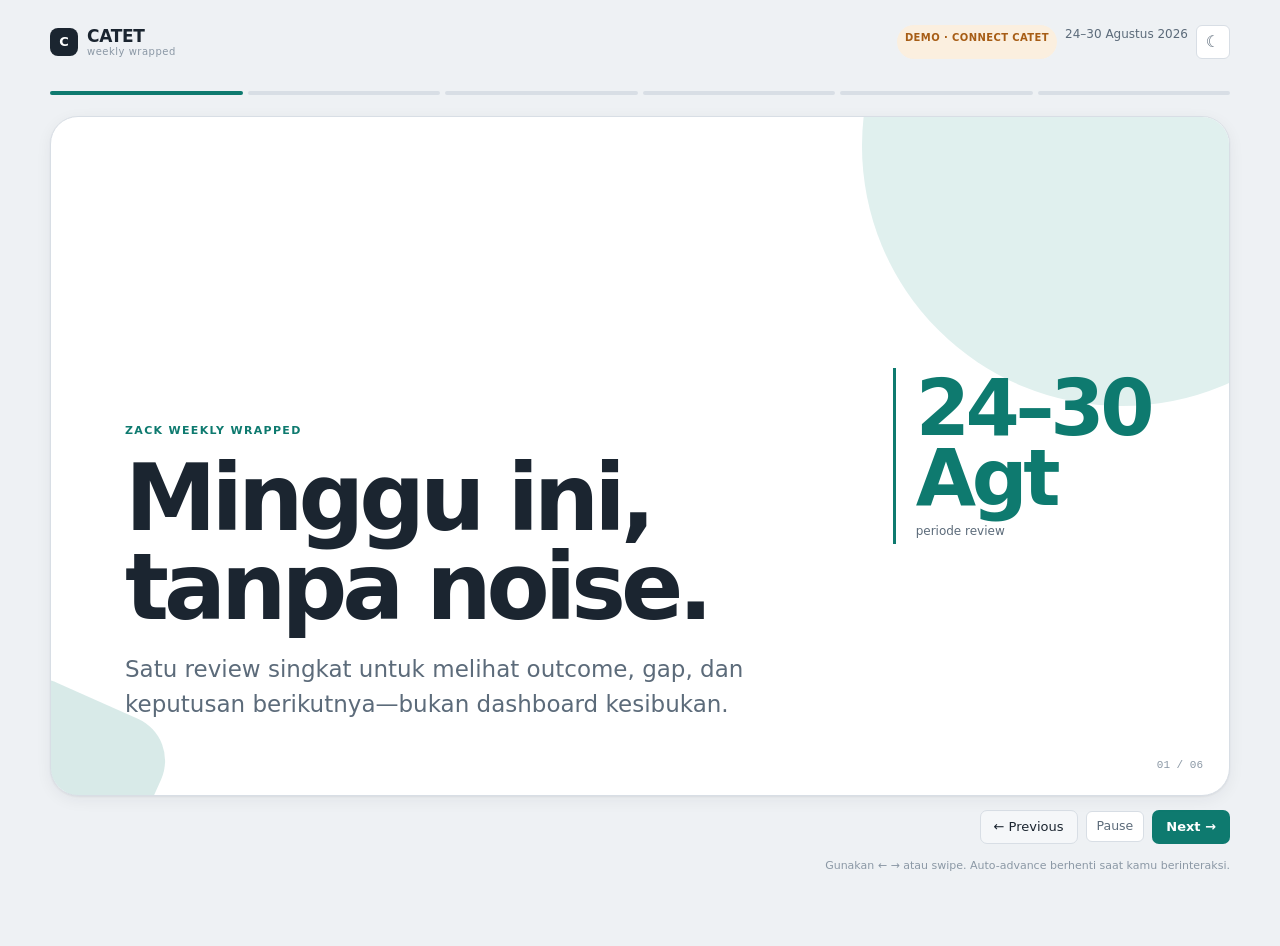
==== commit 3950a331: "refactor: isolate wrapped engine from CATET viewer" ====
--- a/weekly-wrapped.html
+++ b/weekly-wrapped.html
@@ -21,6 +21,7 @@
       <span class="brand-copy"><strong>CATET</strong><small>weekly wrapped</small></span>
     </a>
     <div class="top-actions">
+      <span class="wrapped-source-status" id="wrapped-source-status" data-source="loading">Loading report…</span>
       <span class="wrapped-period" id="wrapped-period">Memuat periode…</span>
       <button class="btn-ghost theme-toggle" id="theme-toggle" type="button" aria-label="Gunakan tema gelap" aria-pressed="false">☾</button>
     </div>
--- a/assets/css/weekly-wrapped.css
+++ b/assets/css/weekly-wrapped.css
@@ -26,6 +26,9 @@
 .brand-copy strong { font-size: 17px; letter-spacing: -.02em; }
 .brand-copy small { color: var(--ink-faint); font-size: 10px; letter-spacing: .05em; }
 .wrapped-period { color: var(--ink-muted); font-size: 12px; }
+.wrapped-source-status { padding: 5px 8px; border-radius: 999px; background: var(--surface-2); color: var(--ink-muted); font-size: 10px; font-weight: 700; letter-spacing: .04em; text-transform: uppercase; }
+.wrapped-source-status[data-source="live"] { background: var(--accent-soft); color: var(--accent); }
+.wrapped-source-status[data-source="demo"] { background: var(--wrapped-warning-soft); color: var(--wrapped-warning); }
 
 .wrapped-story { min-height: calc(100vh - 110px); display: grid; grid-template-rows: auto minmax(500px, 1fr) auto auto; gap: 14px; }
 .story-progress { display: grid; grid-auto-flow: column; grid-auto-columns: 1fr; gap: 5px; }
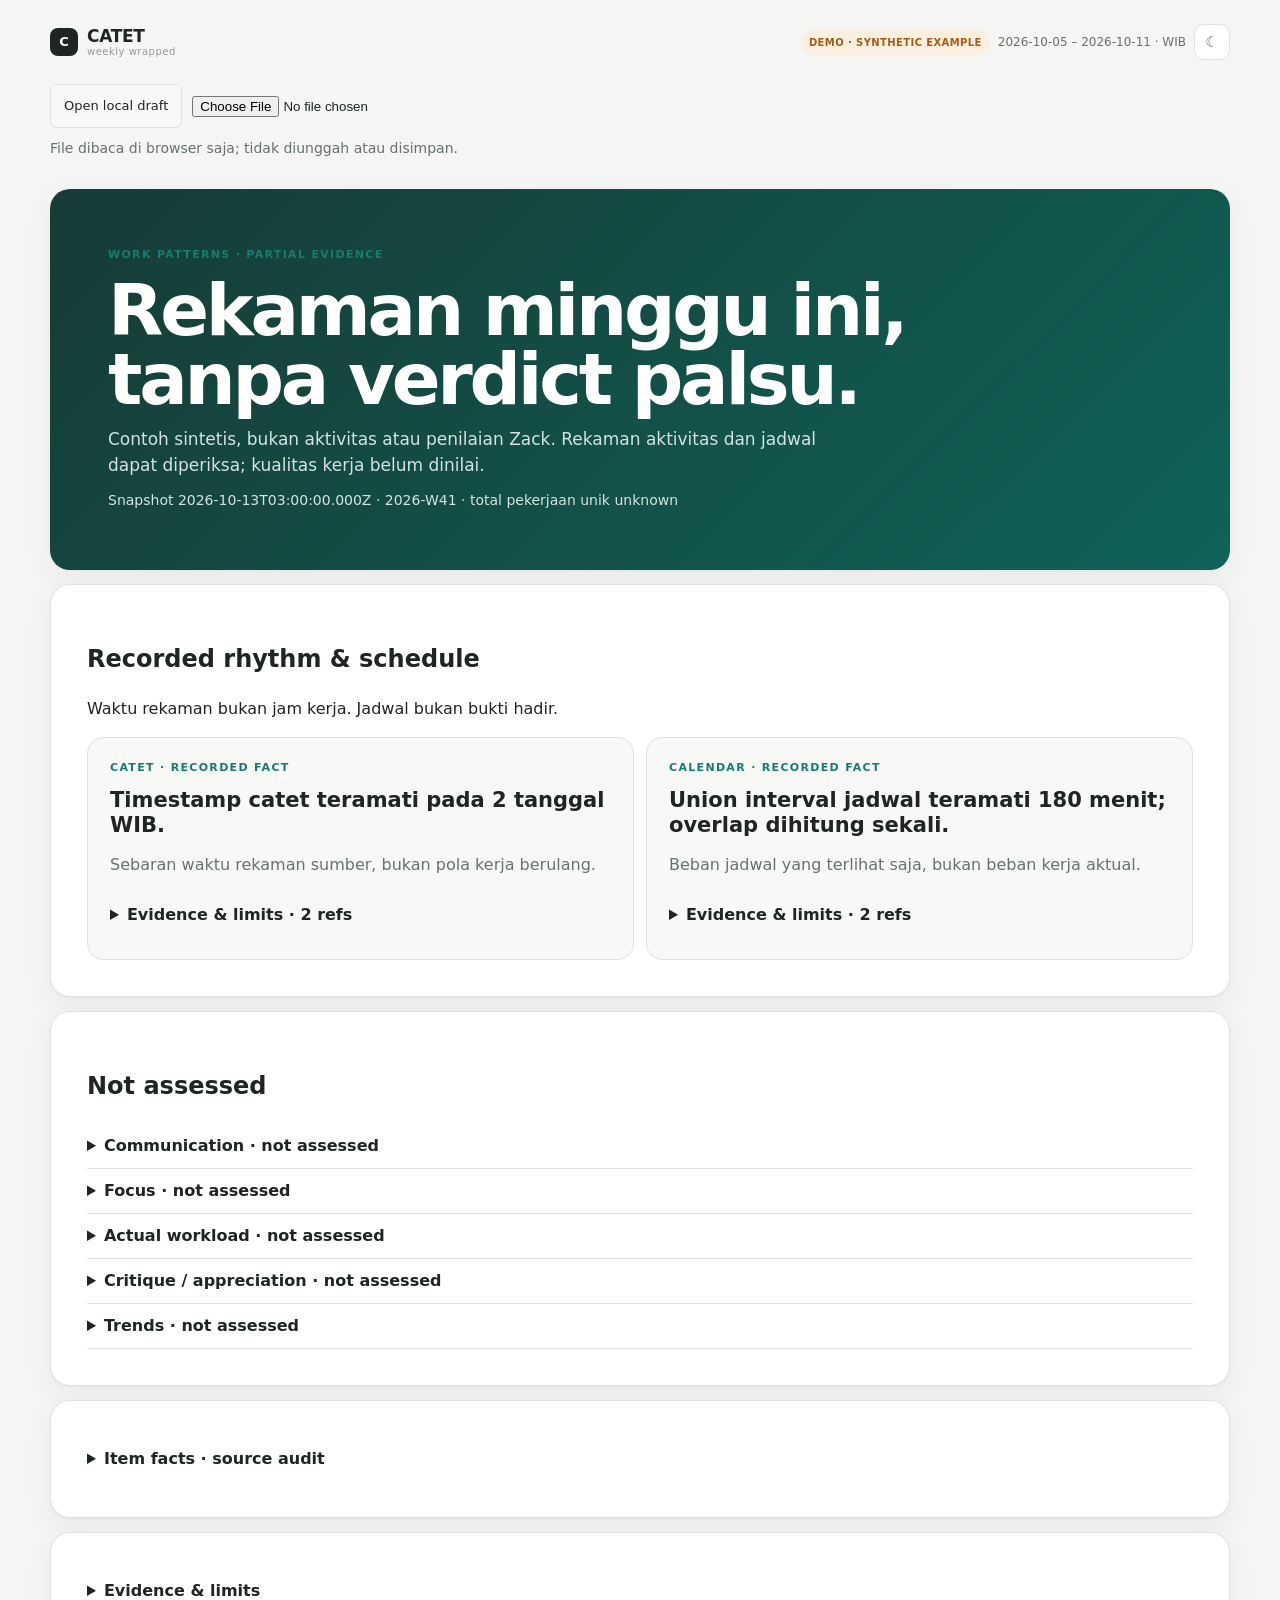
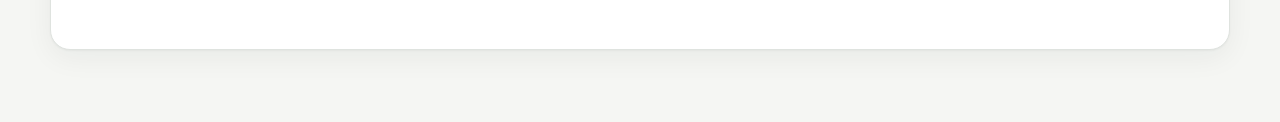
==== commit c33d3e2a: "feat(wrapped): deploy report-first work-pattern viewer and v2 compatibility" ====
--- a/weekly-wrapped.html
+++ b/weekly-wrapped.html
@@ -28,6 +28,41 @@
   </header>
 
   <main>
+    <div class="wrapped-local-tools">
+      <label class="btn-line" for="wrapped-local-input">Open local draft</label>
+      <input id="wrapped-local-input" type="file" accept="application/json,.json" aria-label="Open local draft" />
+      <span id="wrapped-local-status" role="status">File dibaca di browser saja; tidak diunggah atau disimpan.</span>
+    </div>
+    <section class="wrapped-report hidden" id="work-pattern-report" aria-labelledby="work-pattern-title">
+      <header class="report-hero">
+        <div><span class="section-eyebrow">Work patterns · partial evidence</span>
+          <h1 id="work-pattern-title" tabindex="-1">Rekaman minggu ini, tanpa verdict palsu.</h1>
+          <p id="work-pattern-summary"></p>
+          <p id="work-pattern-snapshot"></p>
+        </div>
+      </header>
+      <section class="report-section" aria-labelledby="work-pattern-highlights-title">
+        <h2 id="work-pattern-highlights-title">Recorded rhythm &amp; schedule</h2>
+        <p>Waktu rekaman bukan jam kerja. Jadwal bukan bukti hadir.</p>
+        <div id="work-pattern-highlights" class="claim-grid"></div>
+      </section>
+      <section class="report-section" aria-labelledby="work-pattern-abstentions-title">
+        <h2 id="work-pattern-abstentions-title">Not assessed</h2>
+        <div id="work-pattern-abstentions"></div>
+      </section>
+      <details class="report-section" id="work-pattern-items">
+        <summary>Item facts · source audit</summary>
+        <p>Item antar-sumber belum dipetakan. Hitungan tidak dijumlahkan sebagai pekerjaan unik atau impact.</p>
+        <div id="work-pattern-item-list" class="claim-grid"></div>
+      </details>
+      <details class="report-section" id="work-pattern-coverage">
+        <summary>Evidence &amp; limits</summary>
+        <p>Ref aktivitas dan ritme yang sama bukan bukti independen tambahan. Total minggu tetap unknown pada coverage partial/missing.</p>
+        <div id="work-pattern-source-list"></div>
+        <p id="work-pattern-agent-gap"></p>
+        <div id="work-pattern-evidence"></div>
+      </details>
+    </section>
     <section class="wrapped-story" id="wrapped-story" aria-label="Weekly Wrapped slideshow">
       <div class="story-progress" id="story-progress" aria-label="Progress slideshow"></div>
       <article class="story-card" id="story-card" aria-live="polite" tabindex="0">
@@ -55,7 +90,7 @@
       <header class="report-hero">
         <div>
           <span class="section-eyebrow">Full report</span>
-          <h1 id="report-title">Evidence before vibes.</h1>
+          <h1 id="report-title" tabindex="-1">Evidence before vibes.</h1>
           <p id="report-summary"></p>
         </div>
         <div class="report-score"><strong id="overall-score">—</strong><span>provisional / 5</span></div>
@@ -90,6 +125,59 @@
         <div class="evidence-list" id="evidence-list"></div>
       </section>
 
+      <section class="report-section wrapped-correction" id="wrapped-correction" aria-labelledby="correction-title">
+        <div class="panel-heading">
+          <div>
+            <span class="section-eyebrow">Quick correction</span>
+            <h2 id="correction-title">Does this look right?</h2>
+          </div>
+          <p>Tiga jalur ringan. Form panjang ada di Advanced, bukan syarat untuk melihat atau mengoreksi report.</p>
+        </div>
+        <div class="correction-actions">
+          <button class="btn-solid" id="correction-looks-right" type="button" data-correction-verdict="looks_right" aria-pressed="false">Looks right</button>
+          <button class="btn-line" id="correction-wrong" type="button" data-correction-verdict="wrong" aria-pressed="false">Ada yang salah</button>
+        </div>
+        <label class="weekly-field correction-note" id="correction-missed"><span>Yang terlewat</span><textarea id="correction-note" maxlength="500" rows="3" placeholder="Satu hal yang tidak tertangkap report"></textarea></label>
+        <div class="correction-foot">
+          <button class="btn-ghost" id="correction-save-missed" type="button" data-correction-verdict="missed">Simpan yang terlewat</button>
+          <span class="weekly-form-status" id="correction-status" role="status">Belum ada koreksi untuk report ini.</span>
+        </div>
+      </section>
+
+      <details class="wrapped-advanced" id="wrapped-advanced">
+        <summary>Advanced</summary>
+        <p class="weekly-help">Start/end-week lama tetap ada sebagai fallback. Tidak wajib diisi untuk melihat atau mengoreksi report.</p>
+        <p id="weekly-period-label"></p>
+        <div class="weekly-checkin-grid">
+          <form class="routine-card weekly-form" id="weekly-start-form">
+            <div class="weekly-form-head"><div><span class="section-eyebrow">Start of week</span><h3>Commit to outcomes</h3></div><button class="btn-ghost" id="weekly-add-outcome" type="button">+ Outcome</button></div>
+            <p class="weekly-help">Maksimal tiga hasil, bukan daftar aktivitas. Setiap outcome wajib punya definition of done.</p>
+            <div id="weekly-outcomes"></div>
+            <label class="weekly-field"><span>Capacity exception</span><textarea name="capacityException" rows="2" maxlength="1000" placeholder="Cuti, incident, meeting besar, atau constraint lain (optional)"></textarea></label>
+            <div class="weekly-form-foot"><span class="weekly-form-status" role="status"></span><button class="btn-solid" type="submit">Save commitment</button></div>
+          </form>
+          <form class="routine-card weekly-form" id="weekly-end-form">
+            <div class="weekly-form-head"><div><span class="section-eyebrow">End of week</span><h3>Reflect with evidence</h3></div></div>
+            <p class="weekly-help">Isi singkat dan konkret. Ini context manusia untuk engine privat, bukan diagnosis performa otomatis.</p>
+            <div class="weekly-reflection-grid">
+              <label class="weekly-field"><span>Highest impact *</span><textarea name="highestImpact" rows="2" maxlength="1500"></textarea></label>
+              <label class="weekly-field"><span>Hidden work</span><textarea name="hiddenWork" rows="2" maxlength="1500"></textarea></label>
+              <label class="weekly-field"><span>Unfinished / failed *</span><textarea name="unfinished" rows="2" maxlength="1500"></textarea></label>
+              <label class="weekly-field"><span>Decision to change *</span><textarea name="decisionToChange" rows="2" maxlength="1500"></textarea></label>
+              <label class="weekly-field weekly-wide"><span>External feedback</span><textarea name="externalFeedback" rows="2" maxlength="1500"></textarea></label>
+              <label class="weekly-field weekly-wide"><span>Rating context</span><textarea name="wellbeingContext" rows="2" maxlength="1000" placeholder="Kenapa focus, energy, atau load berada di angka tersebut? (optional)"></textarea></label>
+            </div>
+            <p class="weekly-help">Skala 1–5: focus/energy makin tinggi makin baik; load 5 berarti beban paling berat.</p>
+            <div class="weekly-ratings">
+              <label class="weekly-rating"><span>Focus</span><select name="focus" aria-label="Focus score"><option>1</option><option>2</option><option selected>3</option><option>4</option><option>5</option></select></label>
+              <label class="weekly-rating"><span>Energy</span><select name="energy" aria-label="Energy score"><option>1</option><option>2</option><option selected>3</option><option>4</option><option>5</option></select></label>
+              <label class="weekly-rating"><span>Load</span><select name="load" aria-label="Load score"><option>1</option><option>2</option><option selected>3</option><option>4</option><option>5</option></select></label>
+            </div>
+            <div class="weekly-form-foot"><span class="weekly-form-status" role="status"></span><button class="btn-solid" type="submit">Save reflection</button></div>
+          </form>
+        </div>
+      </details>
+
       <footer class="wrapped-footer">
         <button class="btn-line" id="replay-story" type="button">Replay slideshow ↑</button>
         <a class="btn-ghost wrapped-link" href="index.html">Back to CATET</a>
@@ -100,10 +188,15 @@
     <section class="wrapped-error hidden" id="wrapped-error" role="alert">
       <h1>Weekly Wrapped gagal dimuat.</h1>
       <p>Data report tidak tersedia atau formatnya invalid. Coba refresh setelah report di-generate ulang.</p>
-      <a class="btn-line wrapped-link" href="index.html">Back to CATET</a>
+      <button class="btn-solid" id="wrapped-retry" type="button">Retry</button>
+      <a class="btn-line wrapped-link" href="index.html">Settings / CATET</a>
     </section>
   </main>
 </div>
+<script src="assets/js/util.js"></script>
+<script src="assets/js/weekly-checkin.js"></script>
+<script src="assets/js/weekly-correction.js"></script>
+<script src="assets/js/work-pattern-report-contract.js"></script>
 <script src="assets/js/weekly-wrapped.js"></script>
 </body>
 </html>
--- a/assets/css/styles.css
+++ b/assets/css/styles.css
@@ -116,7 +116,7 @@
   }
 
   button { font: inherit; color: inherit; cursor: pointer; border: none; background: none; }
-  button:focus-visible, input:focus-visible, select:focus-visible {
+  button:focus-visible, input:focus-visible, select:focus-visible, textarea:focus-visible {
     outline: 2px solid var(--focus-ring); outline-offset: 2px;
   }
   /* Hilangkan jeda tap 300ms + cegah pull-to-refresh tak sengaja di HP. */
@@ -596,6 +596,7 @@
   .log-dot.p-rendah { background: var(--p-rendah); }
   .log-dot.p-rutin { background: var(--accent); }
   .log-dot.p-sprint { background: var(--p-tinggi); }
+  .log-dot.p-kalender { background: #7f9f8b; }
   .log-text { flex: 1 1 auto; min-width: min(18ch, 100%); overflow-wrap: break-word; font-size: 14px; }
   .log-mins {
     font-size: 11px; font-weight: 600; padding: 1px 8px; border-radius: 999px;
@@ -604,6 +605,9 @@
   .log-entry .icon-btn { width: 24px; height: 24px; font-size: 12px; align-self: center; }
   /* input inline pengganti badge menit saat durasi sedang diedit */
   .log-mins-input { width: 5.5em; font-size: 12px; padding: 1px 6px; }
+  .log-note { margin-top: 6px; }
+  .log-note summary { cursor: pointer; color: var(--accent); font-size: 12px; min-height: 24px; }
+  .log-note-input { box-sizing: border-box; width: 100%; margin-top: 4px; padding: 8px; resize: vertical; font: inherit; color: var(--ink); background: var(--surface); border: 1px solid var(--line); border-radius: 6px; }
 
   /* Today's meetings (Google Calendar) */
   .cal-row { display: flex; align-items: baseline; gap: 10px; padding: 6px 0; border-top: 1px dashed var(--line); }
--- a/assets/css/calm-workbench.css
+++ b/assets/css/calm-workbench.css
@@ -1,6 +1,6 @@
 /* Calm Workbench visual layer — hierarchy-first, no external assets. */
-:root {
-  --bg: #f4f5f2; --surface: #fff; --surface-2: #f8f8f6;
+:root, :root[data-theme="light"] {
+  --bg: #f5f6f3; --surface: #fff; --surface-2: #f8f8f6;
   --ink: #1e2522; --ink-muted: #68726d; --ink-faint: #929b96; --line: #dfe3df;
   --accent: #147d6f; --accent-soft: #e6f2ef; --accent-ink: #fff; --focus-ring: #147d6f;
   --focus-surface: linear-gradient(135deg,#173b36,#0e6358);
@@ -26,6 +26,31 @@
 .theme-toggle { width:34px; height:34px; padding:0; display:grid; place-items:center; font-size:16px; }
 .ready-alert-btn { position:relative; min-width:46px; height:34px; padding:0 8px; display:flex; align-items:center; justify-content:center; gap:5px; border-color:color-mix(in srgb,var(--accent) 42%,var(--line)); color:var(--accent); background:var(--accent-soft); }
 .ready-alert-btn[hidden] { display:none; }
+.week-chip {
+  position:relative; display:inline-flex; align-items:center; gap:7px;
+  min-height:34px; padding:0 11px 0 9px; border-radius:999px; text-decoration:none;
+  border:1px solid color-mix(in srgb,var(--accent) 50%,var(--line));
+  background:var(--accent-soft); color:var(--accent); font-size:12px; font-weight:700;
+  letter-spacing:.04em; white-space:nowrap;
+}
+.week-chip[hidden] { display:none; }
+.week-chip:focus-visible { outline:2px solid var(--focus-ring); outline-offset:2px; }
+.week-chip-dot {
+  width:7px; height:7px; border-radius:50%; background:var(--accent);
+  box-shadow:0 0 0 3px color-mix(in srgb,var(--accent) 22%,transparent);
+  animation: weekChipPulse 2.4s var(--ease, cubic-bezier(.2,.6,.2,1)) infinite;
+}
+@keyframes weekChipPulse {
+  0%, 100% { box-shadow:0 0 0 3px color-mix(in srgb,var(--accent) 18%,transparent); }
+  50% { box-shadow:0 0 0 5px color-mix(in srgb,var(--accent) 8%,transparent); }
+}
+@media (prefers-reduced-motion: reduce) {
+  .week-chip-dot { animation: none; }
+}
+.week-chip-status {
+  position:absolute; width:1px; height:1px; padding:0; margin:-1px; overflow:hidden;
+  clip:rect(0,0,0,0); white-space:nowrap; border:0;
+}
 .ready-alert-count { min-width:18px; height:18px; padding:0 5px; border-radius:999px; display:grid; place-items:center; font-size:10px; font-weight:800; line-height:1; color:var(--accent-ink); background:var(--accent); }
 .ready-alert-panel { border:1px solid color-mix(in srgb,var(--accent) 30%,var(--line)); border-radius:12px; padding:14px; background:var(--surface); box-shadow:var(--shadow); }
 .ready-alert-head { display:flex; align-items:flex-start; justify-content:space-between; gap:16px; }
@@ -117,48 +142,126 @@
 .context-check { width:16px; height:16px; border:1px solid var(--line); border-radius:5px; display:grid; place-items:center; color:var(--accent); font-size:10px; }
 .context-routine time { color:var(--ink-faint); font-size:10px; }
 .context-routine.done > span:nth-child(2) { text-decoration:line-through; color:var(--ink-faint); }
+
+/* Weekly check-in — input contract for the private Wrapped engine. */
+.weekly-checkin-section { margin-bottom:18px; border-color:color-mix(in srgb,var(--accent) 26%,var(--line)); }
+.weekly-checkin-head { align-items:flex-start; gap:12px; }
+.weekly-checkin-head h2,.weekly-form-head h3 { margin:2px 0 0; }
+.weekly-checkin-head p { margin:4px 0 0; color:var(--ink-muted); font-size:11px; }
+.section-eyebrow { color:var(--accent); font-size:9px; font-weight:750; letter-spacing:.12em; text-transform:uppercase; }
+.weekly-checkin-grid { display:grid; grid-template-columns:minmax(0,1fr) minmax(0,1fr); gap:12px; padding:0 12px 12px; }
+.weekly-advanced { margin:0 12px 12px; padding:10px 12px 12px; border:1px solid var(--line); border-radius:10px; background:var(--surface); }
+.weekly-advanced > summary { cursor:pointer; min-height:44px; display:flex; align-items:center; font-weight:700; color:var(--accent); }
+.weekly-advanced .weekly-help { margin:6px 0 10px; }
+.weekly-form { display:grid; gap:12px; padding:14px; border:1px solid var(--line); border-radius:10px; background:var(--surface); }
+.weekly-form-head,.weekly-form-foot,.weekly-outcome-meta,.weekly-ratings { display:flex; align-items:center; gap:8px; }
+.weekly-form-head { justify-content:space-between; align-items:flex-start; }
+.weekly-form-head h3 { font-size:14px; }
+.weekly-help { margin:0; color:var(--ink-muted); font-size:10.5px; line-height:1.5; }
+#weekly-outcomes { display:grid; gap:9px; }
+.weekly-outcome-row { display:grid; grid-template-columns:24px minmax(0,1fr); gap:8px; padding-top:10px; border-top:1px solid var(--line); }
+.weekly-outcome-row:first-child { padding-top:0; border-top:0; }
+.weekly-outcome-number { padding-top:9px; color:var(--ink-faint); font-size:10px; }
+.weekly-outcome-fields { display:grid; gap:7px; min-width:0; }
+.weekly-control { display:grid; gap:4px; min-width:0; color:var(--ink-muted); font-size:9.5px; font-weight:650; }
+.weekly-outcome-meta { align-items:stretch; }
+.weekly-outcome-meta .weekly-control:first-child { flex:0 0 104px; }
+.weekly-outcome-meta .weekly-control:last-child { flex:1 1 auto; }
+.weekly-outcome-meta select { width:100%; }
+.weekly-field { display:grid; gap:5px; min-width:0; color:var(--ink-muted); font-size:10px; font-weight:650; }
+.weekly-field textarea,.weekly-outcome-fields input,.weekly-outcome-fields select,.weekly-rating select { width:100%; min-width:0; border:1px solid var(--line); border-radius:8px; background:var(--surface-2); color:var(--ink); font:inherit; }
+.weekly-field textarea { padding:9px 10px; resize:vertical; line-height:1.45; }
+.weekly-outcome-fields input,.weekly-outcome-fields select,.weekly-rating select { min-height:36px; padding:7px 9px; }
+.weekly-reflection-grid { display:grid; grid-template-columns:1fr 1fr; gap:9px; }
+.weekly-wide { grid-column:1 / -1; }
+.weekly-ratings { display:grid; grid-template-columns:repeat(3,1fr); }
+.weekly-rating { display:grid; gap:5px; color:var(--ink-muted); font-size:10px; font-weight:650; }
+.weekly-form-foot { justify-content:space-between; margin-top:auto; }
+.weekly-form-status { min-height:16px; color:var(--ink-muted); font-size:10px; }
+.weekly-form-status.error { color:var(--late); }
+
 footer.foot { margin-top:8px; }
+.capture-label, .task-action-label, .kal-mobile-count { display:none; }
+.kal-cell { text-align:left; border-radius:0; }
+.focus-card:not(.empty) .focus-text a { color:inherit; text-decoration:underline; text-underline-offset:3px; }
+.focus-card:not(.empty) .focus-text a:hover { color:inherit; }
+
 @media (max-width: 760px) {
-  body { padding:10px max(10px, env(safe-area-inset-right)) calc(64px + env(safe-area-inset-bottom)) max(10px, env(safe-area-inset-left)); overflow-x:hidden; }
+  :root { --ink-faint:var(--ink-muted); }
+  html:has(#board-main) { scroll-padding-block:72px calc(88px + env(safe-area-inset-bottom)); }
+  body:has(#board-main) { padding:max(10px, env(safe-area-inset-top)) max(12px, env(safe-area-inset-right)) calc(88px + env(safe-area-inset-bottom)) max(12px, env(safe-area-inset-left)); }
+  body:has(#board-main) input, body:has(#board-main) textarea, body:has(#board-main) select,
+  #search, .capture input[type="text"],
+  .weekly-field textarea, .weekly-outcome-fields input, .weekly-outcome-fields select,
+  .weekly-rating select { font-size:16px; }
+  button, a, summary { touch-action:manipulation; }
+  button:focus-visible, a:focus-visible, summary:focus-visible { outline:2px solid var(--focus-ring); outline-offset:2px; }
+  .icon-btn, .log-entry .icon-btn { min-width:44px; min-height:44px; }
+  .app .btn-line, .app .btn-solid, .context-routine, .pr-merge-ack { min-height:44px; }
+  .task-text, .jira-summary, .log-text { font-size:16px; line-height:1.5; }
+  .task-meta { font-size:12px; gap:6px 8px; }
+  .section-head h2, .context-head h2 { font-size:13px; }
+
   .app { gap:10px; width:100%; min-width:0; }
   .app > *, .desktop-shell > *, #board-main > *, #board-sidebar > *,
   #jiraview > *, #calview > *, #worklog > *, #settingsview > * { min-width: 0; max-width: 100%; }
   header.top, .brand, .brand > div { min-width:0; }
+  body:has(#board-main) header.top { height:auto; min-height:48px; flex-wrap:wrap; gap:8px; }
+  body:has(#board-main) .brand-mark { display:none; }
   .brand .tag { display:none; }
   .top-actions { flex:none; gap:6px; }
-  .top-actions .btn-ghost { min-width:40px; min-height:40px; padding:6px; }
+  .top-actions .btn-ghost { min-width:44px; min-height:44px; padding:6px; }
   .ready-alert-btn { min-width:52px !important; padding-inline:7px !important; }
+  .week-chip { min-height:44px; padding:0 10px 0 9px; font-size:12px; }
   .ready-alert-panel { padding:12px; }
   .ready-alert-head { gap:10px; }
   .ready-alert-head p { font-size:11px; }
   .ready-alert-item-top { align-items:flex-start; }
-  .tabs-row { min-width:0; gap:7px; }
-  .tabs { width: 100%; min-width:0; justify-content:space-between; }
-  .tab-label { display:none; }
-  .tab { flex: 1 1 0; min-width:0; min-height:42px; justify-content:center; padding:7px 5px; }
+  .tabs-row { min-width:0; gap:7px; padding:4px 0 8px; top:0; }
+  .tabs-row:has(#search.hidden) { padding:0; }
+  /* ponytail: reuse the four existing tabs; no second navigation state. */
+  .tabs { width: 100%; min-width:0; justify-content:space-between;
+    position:fixed; inset:auto 0 0; z-index:30; border-radius:0;
+    border-top:1px solid var(--line); background:var(--surface);
+    padding:6px max(8px, env(safe-area-inset-right)) calc(6px + env(safe-area-inset-bottom)) max(8px, env(safe-area-inset-left)); gap:8px;
+  }
+  :root[data-theme="dark"] .tabs { background:var(--surface); }
+  .tabs .tab[aria-selected="true"] { color:var(--accent); background:var(--accent-soft); box-shadow:none; }
+  .tab > [aria-hidden] { font-size:21px; line-height:1; }
+
+  .tab-label { display:inline; font-size:12px; white-space:nowrap; }
+  .tab { flex: 1 1 0; min-width:0; min-height:52px; justify-content:center; flex-direction:column; gap:4px; padding:5px 2px; }
   #search { flex:1 1 100%; width:100%; min-width:0; max-width:none; min-height:42px; order:2; }
   .desktop-shell { grid-template-columns: 1fr; }
   #board-sidebar { position:static; order:2; }
   .focus-card:not(.empty) { padding:16px; }
   .focus-card:not(.empty) .focus-text { font-size:17px; }
   .focus-meta { gap:5px 8px; overflow-wrap:anywhere; }
-  .focus-actions { display:grid; grid-template-columns:1fr; gap:8px; }
+  .focus-card .focus-actions { display:grid; grid-template-columns:repeat(2,minmax(0,1fr)); gap:8px; }
+  .focus-actions > button:last-child { grid-column:1 / -1; }
   .focus-actions > button { width:100%; min-width:0; min-height:44px; padding:9px 10px; white-space:normal; }
   .capture { padding:10px; }
-  .capture-row { align-items:stretch; }
-  .capture-row > input { flex-basis:100%; min-width:0; min-height:44px; }
-  .capture-row .btn-solid, .capture-row .btn-line { flex:1 1 calc(50% - 4px); min-width:0; min-height:42px; }
+  .capture-row1 { display:grid; grid-template-columns:repeat(3,minmax(0,1fr)); align-items:stretch; gap:8px; }
+  .capture-label { display:block; grid-column:1 / -1; font-size:12px; font-weight:650; color:var(--ink-muted); }
+  .capture-row1 .capture-plus { display:none; }
+  .capture-row1 > input { grid-column:1 / -1; width:100%; min-width:0; min-height:44px; }
+  .capture-row1 button { min-width:0; min-height:44px; }
   .capture-row2, .capture-row3 { gap:10px; min-width:0; }
   .capture-row2 .cap-group, .capture-row3 .cap-group { width:100%; min-width:0; }
   .capture-row2 input[type="datetime-local"] { width:100%; max-width:100%; min-width:0; }
-  .chip { min-height:36px; display:inline-flex; align-items:center; }
-  .capture-more { min-width:42px; }
-  #cap-run { display:none; }
+  .chip { min-height:44px; display:inline-flex; align-items:center; }
+  .capture .cap-hint { display:none; }
+  .capture-more { min-width:42px; font-size:13px; }
+  #cap-run { display:block; }
   li.task { flex-wrap:wrap; padding:10px 9px; gap:8px; }
-  .task-body { flex:1 1 calc(100% - 34px); min-width:0; }
+  .task .check { width:44px; height:44px; flex:0 0 44px; }
+  .task-body { flex:1 1 calc(100% - 60px); min-width:0; }
   .task-text, .task-meta, .effort-badge { overflow-wrap:anywhere; }
-  .task-actions { width: 100%; flex:1 0 100%; justify-content:flex-end; gap:8px; padding-left:30px; }
-  .task-actions .icon-btn { width:40px; height:40px; }
+  .task-actions { width: 100%; flex:1 0 100%; justify-content:flex-end; gap:8px; padding-left:0; }
+  .task-action-label { display:inline; font-size:12px; }
+  .task-actions .icon-btn:has(.task-action-label) { width:auto; padding-inline:12px; gap:6px; background:var(--surface-2); }
+  .task-actions .danger { margin-left:auto; }
+  .task-actions .icon-btn { width:44px; height:44px; }
   .task-editor { min-width:0; padding-left:0; }
   .task-editor .cap-group { align-items:stretch; }
   .task-editor .cap-label { flex-basis:100%; }
@@ -183,6 +286,7 @@
   .sprint-prd-form input, .sprint-prd-form .btn-solid { width:100%; min-width:0; min-height:42px; }
   .sprint-prd-error { grid-column:1; }
   .jira-import { padding-inline:10px; }
+  .routine-manage > summary { max-width:100%; white-space:normal; overflow-wrap:anywhere; min-height:44px; }
   .jira-import-row { align-items:stretch; }
   .jira-import input, .jira-import select, .jira-import .btn-solid, .jira-import .btn-line { width:100%; max-width:100%; min-width:0; min-height:42px; }
   .log-day { padding:10px; }
@@ -191,9 +295,37 @@
   .log-entry { align-items:flex-start; gap:7px 8px; }
   .log-entry .log-text { flex-basis: calc(100% - 28px); min-width:0; overflow-wrap:anywhere; }
   .log-entry .log-badges, .log-entry .log-actions { margin-left:28px; max-width:calc(100% - 28px); }
-  .kal-month-head { flex-wrap:wrap; }
+  .kal-topbar { display:grid; grid-template-columns:44px minmax(0,1fr) 44px auto; gap:6px; }
+  .kal-bulan-label { min-width:0; font-size:16px; text-align:center; }
+  .kal-topbar .btn-line { margin-left:0; }
+  .kal-month { gap:2px; }
+  .kal-cell { min-height:54px; padding:4px 2px; align-items:center; }
+  .kal-cell .kal-num { font-size:14px; }
+  .kal-cell-evs { display:none; }
+  .kal-mobile-count { display:block; color:var(--accent); font-size:11px; line-height:1.2; }
+  .cal-day-head { flex-wrap:wrap; }
+  .cal-row { flex-wrap:wrap; }
+  .cal-row .cal-text { min-width:0; flex-basis:calc(100% - 90px); }
+  .cal-row .cal-loc { overflow-wrap:anywhere; max-width:100%; }
+  .log-entry .log-mins, .log-note summary { min-height:44px; display:inline-flex; align-items:center; }
+  .routine-row { flex-wrap:wrap; gap:8px; }
+  .routine-row .r-text { flex-basis:100%; }
+
   .kal-month, .kal-cell { min-width:0; }
   .settings-section, .akses-box { min-width:0; }
+  .weekly-checkin-grid { grid-template-columns:1fr; padding-inline:10px; }
+  .weekly-form { padding:12px 10px; }
+  .weekly-checkin-head > .tab-link { width:100%; min-height:44px; text-align:center; }
+  .weekly-reflection-grid { grid-template-columns:1fr; }
+  .weekly-wide { grid-column:auto; }
+  .weekly-outcome-meta { display:grid; grid-template-columns:1fr; }
+  .weekly-outcome-meta .weekly-control:first-child { width:100%; }
+  .weekly-outcome-fields input,.weekly-outcome-fields select { min-height:44px; }
+  .weekly-ratings { grid-template-columns:repeat(3,minmax(0,1fr)); }
+  .weekly-rating select { min-height:44px; }
+  #weekly-add-outcome { min-height:44px; }
+  .weekly-form-foot { align-items:stretch; flex-direction:column; }
+  .weekly-form-foot .btn-solid { min-height:44px; }
   .settings-row, .akses-row { flex-wrap:wrap; align-items:flex-start; }
   .settings-row > div, .akses-row > div { flex:1 1 180px; min-width:0; overflow-wrap:anywhere; }
   .settings-row .btn-line, .settings-row .btn-solid, .akses-row .btn-line, .akses-row .btn-solid { min-height:42px; }
@@ -202,10 +334,221 @@
 @media (max-width: 360px) {
   body { padding-inline:max(8px, env(safe-area-inset-left)); }
   .brand .tag { display: none; }
-  .tabs { padding:3px; gap:2px; }
+  .tabs { gap:4px; }
   .tab { padding-inline:4px; }
   .capture-row .btn-solid, .capture-row .btn-line { flex-basis:100%; }
   .task-actions { padding-left:0; justify-content:space-between; }
-  .task-actions .icon-btn { flex:1 1 40px; }
+  .task-actions .icon-btn { flex:none; }
   .kal-bulan-label { flex-basis:100%; }
 }
+
+/* ---- UI polish (Okt 2026): satu header, tipografi tenang, baris tugas ringkas. ---- */
+:root { --divider: color-mix(in srgb, var(--line) 70%, transparent); --radius: 12px; }
+body { font-feature-settings: "cv11", "ss01"; -webkit-font-smoothing: antialiased; }
+/* Angka tetap rata kolom, tanpa font mesin ketik di mana-mana. */
+.mono { font-family: inherit; font-variant-numeric: tabular-nums; }
+::selection { background: color-mix(in srgb, var(--accent) 24%, transparent); }
+
+/* Header: tombol aksi rapi; tab + kotak cari tetap di baris sendiri di bawahnya. */
+.top-actions { flex: none; align-items: center; }
+.top-actions [hidden] { display: none !important; }
+.top-actions .btn-ghost:not(.ready-alert-btn) { height: 36px; min-width: 36px; display: grid; place-items: center; border-radius: 10px; font-size: 15px; color: var(--ink-muted); }
+.top-actions #settings-btn[aria-pressed="true"] { color: var(--accent); border-color: var(--accent); background: var(--accent-soft); }
+
+/* Judul section: satu gaya netral (tak lagi biru/hijau/oranye bercampur). */
+.app .section-head h2, .app .section h2, .app .cal-day-head h3, .app .log-day-head h3 {
+  color: var(--ink); font-size: 13px; font-weight: 700; letter-spacing: 0; text-transform: none;
+}
+.app .section-head { min-height: 32px; padding: 0 2px; gap: 8px; align-items: center; }
+.app .section-head .count, details.done-wrap summary .count, .cal-day-head .count, .log-day-head .log-sum {
+  font-size: 11px; font-weight: 600; color: var(--ink-muted); letter-spacing: 0;
+}
+.app .section-head h2 + .count, details.done-wrap summary .count {
+  min-width: 20px; padding: 1px 7px; border-radius: 999px; text-align: center;
+  background: color-mix(in srgb, var(--line) 60%, transparent);
+}
+details.done-wrap summary, summary.bulan-label {
+  font-size: 13px; font-weight: 600; letter-spacing: 0; text-transform: none; color: var(--ink-muted);
+  min-height: 32px; align-items: center; padding: 0 2px;
+}
+details.done-wrap summary:hover, summary.bulan-label:hover { color: var(--ink); }
+.section-eyebrow, .ready-alert-eyebrow { letter-spacing: .08em; }
+
+/* Tautan aksi kecil (sync now, + new sprint, clear, import…) sebagai teks aksen. */
+.clear-done { color: var(--accent); font-size: 12px; font-weight: 600; text-decoration: none; padding: 4px 2px; border-radius: 6px; }
+.clear-done:hover { color: var(--accent); text-decoration: underline; text-underline-offset: 3px; }
+details.done-wrap .clear-done { color: var(--ink-muted); font-weight: 500; }
+details.done-wrap .clear-done:hover { color: var(--late); }
+details.routine-manage summary { color: var(--accent); text-decoration: none; font-weight: 600; font-size: 12px; }
+
+/* Pemisah baris: garis tipis solid, bukan putus-putus. */
+.jira-row, .log-entry, .cal-row, .routine-row, .cal-past { border-top: 1px solid var(--divider); }
+.jira-row:first-child, .log-entry:first-child, .cal-row:first-child, .routine-row:first-child { border-top: 0; }
+.routine-card { border-radius: var(--radius); }
+
+/* Kartu fokus: tautan tiket tak lagi bergaris tebal. */
+.focus-card:not(.empty) .focus-text a { text-decoration-thickness: 1px; text-decoration-color: rgba(255,255,255,.45); }
+.focus-card:not(.empty) .focus-meta { font-size: 12.5px; }
+.focus-card.empty { border: 1px dashed var(--line); background: transparent; padding: 14px 16px; }
+
+/* Baris tugas */
+li.task { gap: 10px; align-items: flex-start; transition: background-color .14s var(--ease); }
+li.task:hover { background: color-mix(in srgb, var(--surface-2) 70%, var(--surface)); box-shadow: none; }
+li.task.p-urgent:not(.done) { box-shadow: inset 3px 0 0 var(--p-urgent); }
+li.task.p-tinggi:not(.done) { box-shadow: inset 3px 0 0 var(--p-tinggi); }
+.task-text { line-height: 1.45; }
+.task-text a, .log-text a { color: var(--accent); text-decoration: none; font-weight: 600; }
+.task-text a:hover, .log-text a:hover { text-decoration: underline; text-underline-offset: 3px; }
+.task-meta { gap: 5px 6px; margin-top: 2px; }
+.task .check { width: 18px; height: 18px; margin-top: 3px; border-radius: 6px; border-color: color-mix(in srgb, var(--ink-faint) 80%, transparent); }
+.pr-tag { padding: 1px 7px; border-radius: 999px; font-size: 10.5px; font-weight: 700; letter-spacing: .03em; text-transform: uppercase; }
+.pr-tag.pr-urgent { background: var(--p-urgent-soft); }
+.pr-tag.pr-tinggi { background: var(--p-tinggi-soft); }
+.pr-tag.pr-sedang { background: var(--p-sedang-soft); }
+.pr-tag.pr-rendah { background: var(--p-rendah-soft); }
+.due-badge, .effort-badge, .log-mins, .jira-jam { font-size: 11px; font-weight: 600; padding: 1px 8px; line-height: 18px; }
+.effort-badge { border-color: transparent; background: var(--surface-2); }
+:root[data-theme="dark"] .effort-badge { background: color-mix(in srgb, var(--line) 55%, transparent); }
+.task-stamp { color: var(--ink-faint); font-size: 11px; }
+.task-actions { gap: 2px; align-items: center; }
+.icon-btn { border-radius: 8px; }
+@media (hover: hover) and (min-width: 761px) {
+  /* Aksi baris muncul saat di-hover/fokus — daftar tetap tenang saat dipindai. */
+  li.task:not(.editing) .task-actions { opacity: 0; transition: opacity .12s var(--ease); }
+  li.task:hover .task-actions, li.task:focus-within .task-actions { opacity: 1; }
+  li.task:not(.editing) .task-actions .in-sprint { opacity: 1; }
+}
+
+/* Capture */
+.capture { border-color: var(--line); }
+.capture:focus-within { border-color: color-mix(in srgb, var(--accent) 55%, var(--line)); box-shadow: 0 0 0 3px color-mix(in srgb, var(--accent) 12%, transparent); }
+.capture input[type="text"]:focus-visible { outline: none; }
+.capture .btn-solid, .capture .btn-line, .capture-more { border-radius: 9px; min-height: 34px; }
+
+/* Sidebar & kartu konteks */
+.context-card { border-radius: var(--radius); }
+.context-routine { border-radius: 0; }
+.context-routine:hover > span:nth-child(2) { color: var(--accent); }
+.context-check { border-radius: 6px; width: 18px; height: 18px; }
+.context-routine.done .context-check { background: var(--accent); border-color: var(--accent); color: var(--accent-ink); }
+
+/* Jira */
+a.jira-key { font-size: 11.5px; border-radius: 6px; color: var(--accent); background: var(--accent-soft); border-color: transparent; }
+a.jira-key:hover { border-color: var(--accent); }
+.jira-status { font-size: 11px; padding: 1px 8px; border-radius: 999px; background: var(--surface-2); color: var(--ink-muted); }
+
+/* Log kerja */
+.log-day { border-radius: var(--radius); padding: 14px 16px; gap: 4px; }
+.log-day-head { align-items: center; padding-bottom: 6px; }
+.log-day-head h3 { font-size: 14px; }
+.log-jira-bar { flex-wrap: wrap; gap: 4px 12px; }
+.log-jira-bar .count { font-size: 12px; color: var(--ink-muted); }
+.log-filter .cap-label { margin-right: 4px; }
+.log-time { color: var(--ink-muted); min-width: 3.2em; }
+.log-entry { padding: 9px 0; align-items: center; }
+.log-entry .log-text { align-self: center; }
+.log-note summary { font-weight: 600; }
+
+/* Kalender */
+.kal-topbar { gap: 4px; }
+.kal-bulan-label { order: -1; min-width: 0; margin-right: 10px; font-size: 18px; letter-spacing: -.01em; }
+.kal-topbar .icon-btn { border: 1px solid var(--line); background: var(--surface); color: var(--ink-muted); font-size: 18px; }
+.kal-month { gap: 1px; padding: 0; border-radius: var(--radius); }
+.kal-month > .kal-dow { padding: 8px 0; letter-spacing: .06em; }
+.kal-cell { min-height: 92px; padding: 6px; }
+.kal-month > .kal-cell:nth-child(7n+6), .kal-month > .kal-cell:nth-child(7n) { background: color-mix(in srgb, var(--surface-2) 75%, var(--surface)); }
+.kal-cell.luar { opacity: 1; background: color-mix(in srgb, var(--bg) 70%, var(--surface)); }
+.kal-cell.luar > * { opacity: .5; }
+.kal-ev { padding: 1px 5px 1px 3px; border-radius: 5px; background: var(--accent-soft); color: var(--ink); }
+.cal-time { color: var(--accent); font-weight: 600; }
+.cal-loc { color: var(--ink-muted); }
+
+/* Settings: satu kolom terbaca, bukan membentang selebar layar. */
+#settingsview > .section { margin-top: 18px !important; }
+.weekly-checkin-head { padding: 0 2px; justify-content: space-between; align-items: center; flex-wrap: wrap; }
+.weekly-checkin-head > .tab-link { display: inline-flex; align-items: center; justify-content: center; gap: 6px; min-height: 34px; padding-inline: 12px; border-radius: 9px; }
+.weekly-advanced { padding: 2px 14px; border-radius: var(--radius); }
+.weekly-advanced > summary { font-size: 13px; list-style: none; gap: 8px; }
+.weekly-advanced > summary::-webkit-details-marker { display: none; }
+.weekly-advanced > summary::before { content: "›"; font-size: 16px; transition: transform .15s var(--ease); }
+.weekly-advanced[open] > summary::before { transform: rotate(90deg); }
+.weekly-advanced[open] { padding-bottom: 14px; }
+#settingsview .routine-card { padding: 4px 14px; }
+#settingsview .routine-row .r-text { font-size: 13.5px; color: var(--ink-muted); }
+.weekly-advanced { margin: 0; }
+
+/* Bottom nav HP & toast */
+.toast { border-radius: var(--radius); }
+
+@media (max-width: 760px) {
+  body:has(#board-main) .brand-mark { display: grid; width: 26px; height: 26px; font-size: 12px; }
+  .brand { gap: 8px; }
+  .top-actions { margin-left: auto; }
+  .top-actions .btn-ghost { height: 44px; border-radius: 12px; }
+  .top-actions .ready-alert-btn { display: flex; }
+  .tabs { box-shadow: 0 -6px 20px rgba(20,30,25,.06); -webkit-backdrop-filter: blur(14px); backdrop-filter: blur(14px);
+    background: color-mix(in srgb, var(--surface) 92%, transparent); }
+  :root[data-theme="dark"] .tabs { background: color-mix(in srgb, var(--surface) 92%, transparent); }
+  .tabs .tab { border-radius: 12px; }
+  .tab > [aria-hidden] { opacity: 1; }
+  .tab-label { font-size: 11.5px; }
+
+  /* Baris tugas: centang + isi berdampingan, aksi satu baris di bawah isi. */
+  li.task { display: grid; grid-template-columns: 44px minmax(0,1fr); column-gap: 2px; row-gap: 6px; padding: 10px 10px 10px 2px; }
+  li.task > .task-editor { grid-column: 1 / -1; }
+  .task .check { width: 44px; height: 44px; flex: none; margin: -10px 0 0; border: 0; background: none; position: relative; isolation: isolate; color: transparent; }
+  .task .check::before { content: ""; position: absolute; inset: 11px; z-index: -1; border: 1.5px solid var(--ink-faint); border-radius: 7px; background: var(--surface); }
+  li.task.done .task .check, li.task.done .check { background: none; color: var(--accent-ink); }
+  li.task.done .check::before { background: var(--accent); border-color: var(--accent); }
+  .task-body { grid-column: 2; }
+  .task-text { font-size: 15.5px; }
+  .task-stamp { display: none; }
+  .task-actions { grid-column: 2; width: auto; justify-content: flex-start; gap: 6px; }
+  .task-actions .icon-btn { width: 44px; height: 44px; border: 1px solid var(--line); background: var(--surface); }
+  .task-actions .icon-btn:has(.task-action-label) { display: inline-flex; align-items: center; gap: 6px; padding-inline: 12px; background: var(--surface); font-size: 13px; color: var(--ink-muted); }
+  .task-action-label { font-size: 13px; font-weight: 600; color: var(--ink); }
+  .task-actions .danger { margin-left: auto; border-color: transparent; background: none; }
+  .task-actions .icon-btn.in-sprint { background: var(--accent-soft); border-color: transparent; }
+
+  /* Capture */
+  .capture-label { font-size: 12.5px; color: var(--ink); }
+  .capture-row1 > input { background: var(--surface-2) !important; border: 1px solid var(--line) !important; border-radius: 10px; padding-inline: 12px !important; }
+  .capture-row1 button { border-radius: 10px; }
+
+  /* Meeting: lokasi tetap satu baris dengan judul */
+  .cal-row { flex-wrap: nowrap; align-items: baseline; }
+  .cal-row .cal-text { flex: 1 1 auto; min-width: 0; }
+  .cal-row .cal-loc { flex: none; max-width: 40%; overflow: hidden; text-overflow: ellipsis; white-space: nowrap; }
+
+  /* Log kerja: jam + titik + teks satu baris; badge & aksi di bawahnya, rata dengan teks. */
+  .log-day { padding: 12px; }
+  .log-day-head { gap: 4px 8px; }
+  .log-day-head h3 { flex-basis: 100%; }
+  .log-day-head .btn-ghost { flex-basis: auto; margin-left: auto; min-height: 36px; }
+  #worklog .log-entry { align-items: center; gap: 6px 8px; padding: 10px 0; }
+  #worklog .log-entry .log-text { flex: 1 1 calc(100% - 70px); font-size: 15px; }
+  #worklog .log-entry .log-text + * { margin-left: 58px; }
+  #worklog .log-entry .log-badges, #worklog .log-entry .log-actions { margin-left: 0; max-width: 100%; }
+  #worklog .log-entry .icon-btn { width: 40px; min-width: 40px; height: 40px; min-height: 40px; }
+  .log-entry .log-mins { min-height: 30px; }
+  .log-note summary { min-height: 32px; }
+  .log-jira-bar { margin-top: 2px; }
+
+  /* Jira: kunci + status di atas, judul, lalu tombol sejajar */
+  .jira-row { padding: 12px 0; }
+  .jira-row:has(> .jira-key) .jira-status { order: 1; margin-left: auto; }
+  .jira-row:not(:has(> .jira-key)) .icon-btn { margin-left: auto; }
+
+  /* Kalender */
+  .kal-topbar { grid-template-columns: minmax(0,1fr) 44px 44px auto; }
+  .kal-bulan-label { order: 0; grid-column: 1; grid-row: 1; text-align: left; margin: 0; font-size: 17px; }
+  .kal-month { gap: 1px; }
+  .kal-cell { min-height: 52px; padding: 4px 2px; }
+  .kal-ev { background: none; }
+
+  #settingsview > .section { margin-top: 14px !important; }
+  .weekly-checkin-head > .tab-link { min-height: 44px; border-radius: 12px; }
+  details.routine-manage > summary { display: flex; align-items: center; }
+}
+/* Sidebar kosong (tanpa sprint/rutinitas): kolom utama memakai lebar penuh. */
+.desktop-shell:not(:has(#board-sidebar .context-card)) { grid-template-columns: minmax(0,1fr); }
--- a/assets/css/weekly-wrapped.css
+++ b/assets/css/weekly-wrapped.css
@@ -114,6 +114,21 @@
 .wrapped-link { display: inline-flex; align-items: center; text-decoration: none; }
 .wrapped-error { max-width: 680px; margin: 120px auto; padding: 32px; border: 1px solid var(--line); border-radius: var(--wrapped-radius); background: var(--surface); text-align: center; }
 
+.wrapped-correction { display: grid; gap: 12px; padding: 16px; border: 1px solid var(--line); border-radius: var(--wrapped-radius); background: var(--surface); }
+.wrapped-correction .panel-heading p { margin: 6px 0 0; color: var(--ink-muted); font-size: 12px; line-height: 1.5; }
+.correction-actions { display: flex; flex-wrap: wrap; gap: 8px; }
+.correction-actions .btn-solid,
+.correction-actions .btn-line,
+.correction-foot .btn-ghost { min-height: 44px; }
+.correction-note { display: grid; gap: 6px; color: var(--ink-muted); font-size: 11px; font-weight: 650; }
+.correction-note textarea { width: 100%; min-height: 88px; padding: 10px 12px; border: 1px solid var(--line); border-radius: 10px; background: var(--bg); color: var(--ink); font: inherit; }
+.correction-foot { display: flex; flex-wrap: wrap; align-items: center; gap: 10px; }
+#correction-status[data-state="error"] { color: var(--wrapped-warning); }
+#wrapped-advanced { margin: 8px 0 0; padding: 12px 14px; border: 1px solid var(--line); border-radius: var(--wrapped-radius); background: var(--surface); }
+#wrapped-advanced > summary { cursor: pointer; min-height: 44px; display: flex; align-items: center; font-weight: 700; color: var(--accent); }
+#wrapped-advanced .weekly-help { margin: 8px 0 12px; }
+#wrapped-advanced .weekly-checkin-grid { padding: 0; }
+
 @media (max-width: 760px) {
   .wrapped-body { padding: 12px 10px 56px; }
   .wrapped-top { margin-inline: 6px; }
@@ -134,6 +149,31 @@
   .evidence-item { grid-template-columns: 1fr; gap: 8px; }
   .wrapped-footer { flex-wrap: wrap; }
   .wrapped-footer #report-status { width: 100%; margin-left: 0; }
+  .correction-actions { display: grid; grid-template-columns: 1fr; }
+  .correction-foot { flex-direction: column; align-items: stretch; }
+}
+.wrapped-local-tools { display: flex; flex-wrap: wrap; align-items: center; gap: 10px; margin-bottom: 16px; }
+.wrapped-local-tools label { display: inline-flex; min-height: 44px; align-items: center; cursor: pointer; }
+.wrapped-local-tools input { max-width: 100%; min-width: 0; }
+#wrapped-local-status { flex-basis: 100%; color: var(--ink-muted); font-size: 14px; }
+#work-pattern-report { font-size: 16px; line-height: 1.5; }
+#work-pattern-report .report-hero { grid-template-columns: minmax(0, 1fr); }
+#work-pattern-report .claim-grid { grid-template-columns: repeat(2, minmax(0, 1fr)); }
+#work-pattern-report .claim-card { min-width: 0; }
+#work-pattern-report h1 { max-width: 22ch; text-wrap: balance; }
+#work-pattern-report summary { min-height: 44px; padding: 10px 0; cursor: pointer; font-weight: 650; }
+#work-pattern-report summary:focus-visible, .wrapped-local-tools input:focus-visible { outline: 2px solid var(--focus-ring); outline-offset: 3px; }
+#work-pattern-report .pattern-ref { display: grid; gap: 4px; padding: 12px 0; border-bottom: 1px solid var(--line); min-width: 0; }
+#work-pattern-report code { overflow-wrap: anywhere; white-space: normal; font-size: 13px; }
+.pattern-abstention { border-bottom: 1px solid var(--line); }
+#work-pattern-snapshot { margin-top: 12px; font-size: 14px; overflow-wrap: anywhere; }
+.wrapped-source-status[data-source="local"] { background: var(--wrapped-info-soft); color: var(--wrapped-info); }
+.wrapped-source-status[data-source="error"] { background: var(--wrapped-warning-soft); color: var(--wrapped-warning); }
+@media (max-width: 760px) {
+  header.top.wrapped-top { height: auto; align-items: start; flex-wrap: wrap; }
+  .wrapped-top .top-actions { min-width: 0; width: 100%; flex-wrap: wrap; }
+  .wrapped-period { display: block; flex-basis: 100%; min-width: 0; max-width: 100%; white-space: normal; overflow-wrap: anywhere; font-size: 12px; }
+  #work-pattern-report .claim-grid { grid-template-columns: minmax(0, 1fr); }
 }
 @media (prefers-reduced-motion: reduce) {
   .story-copy, .story-metric { transition: none; }
